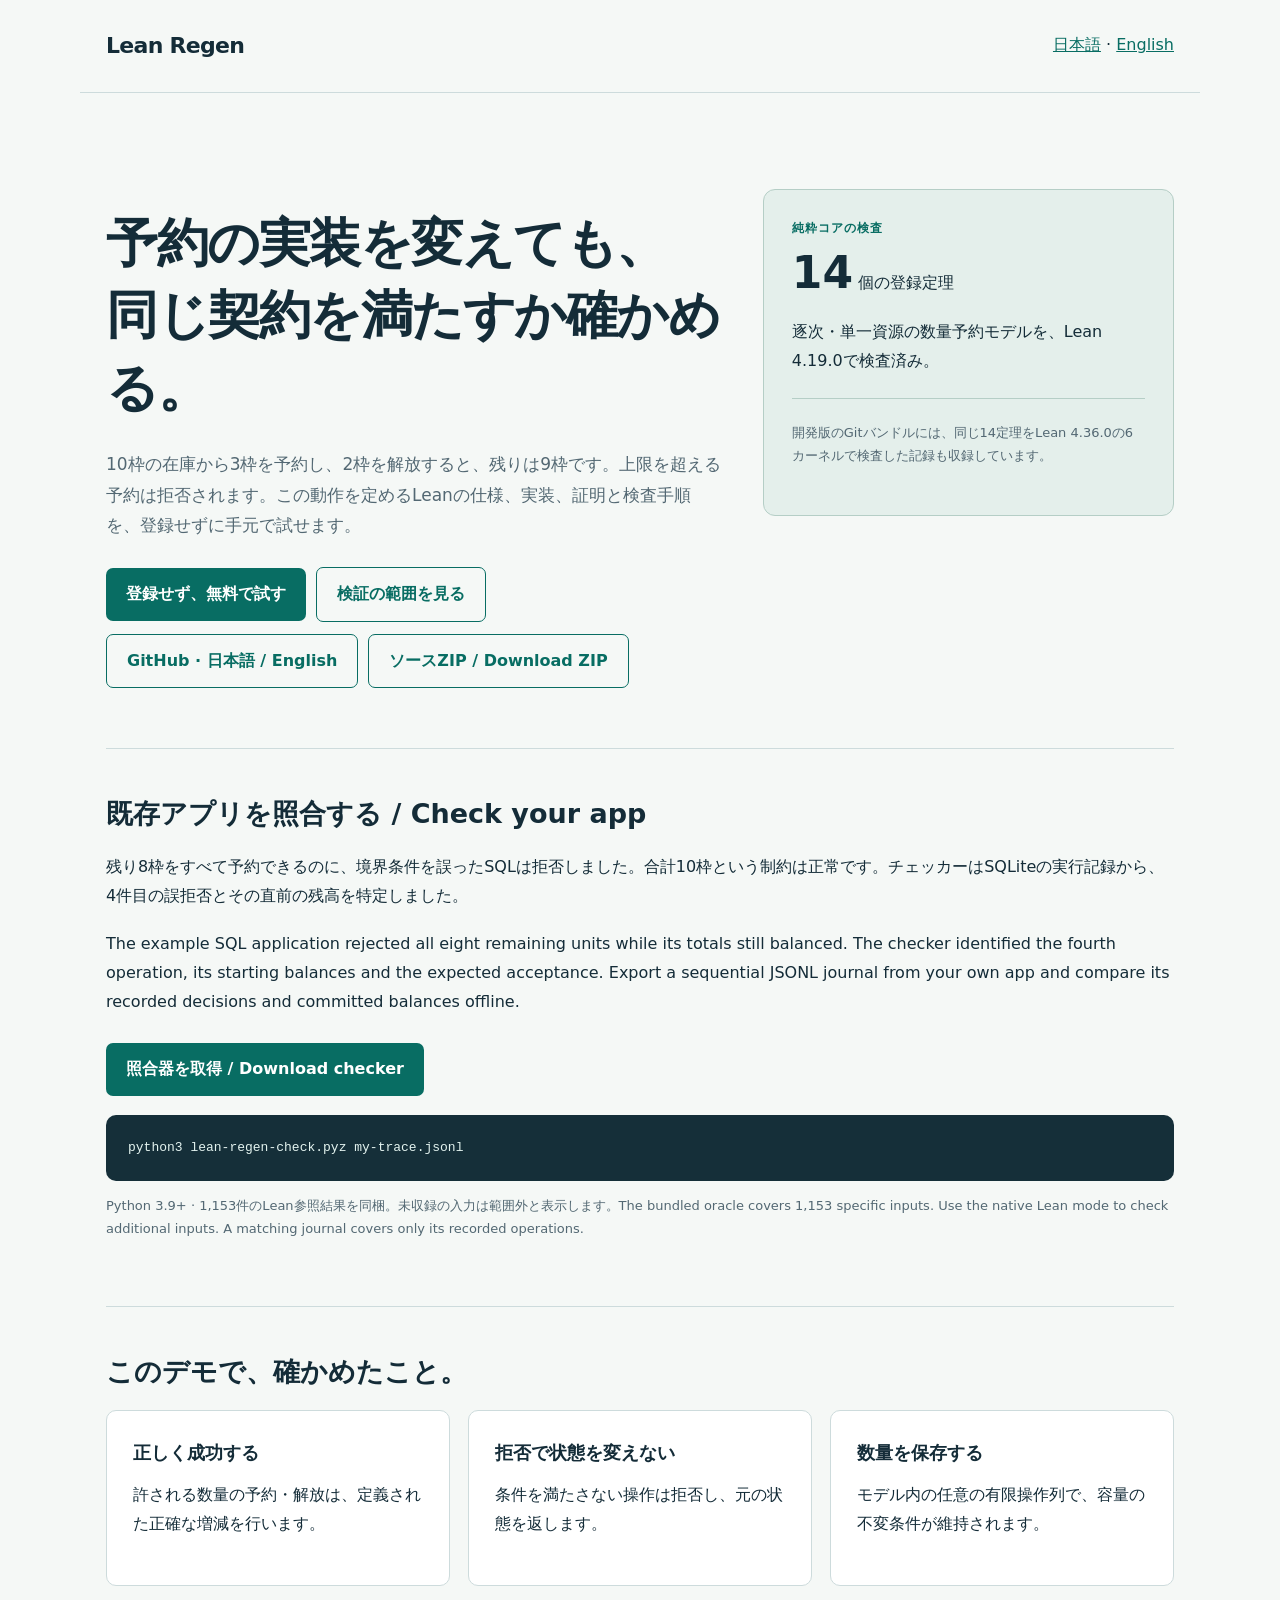
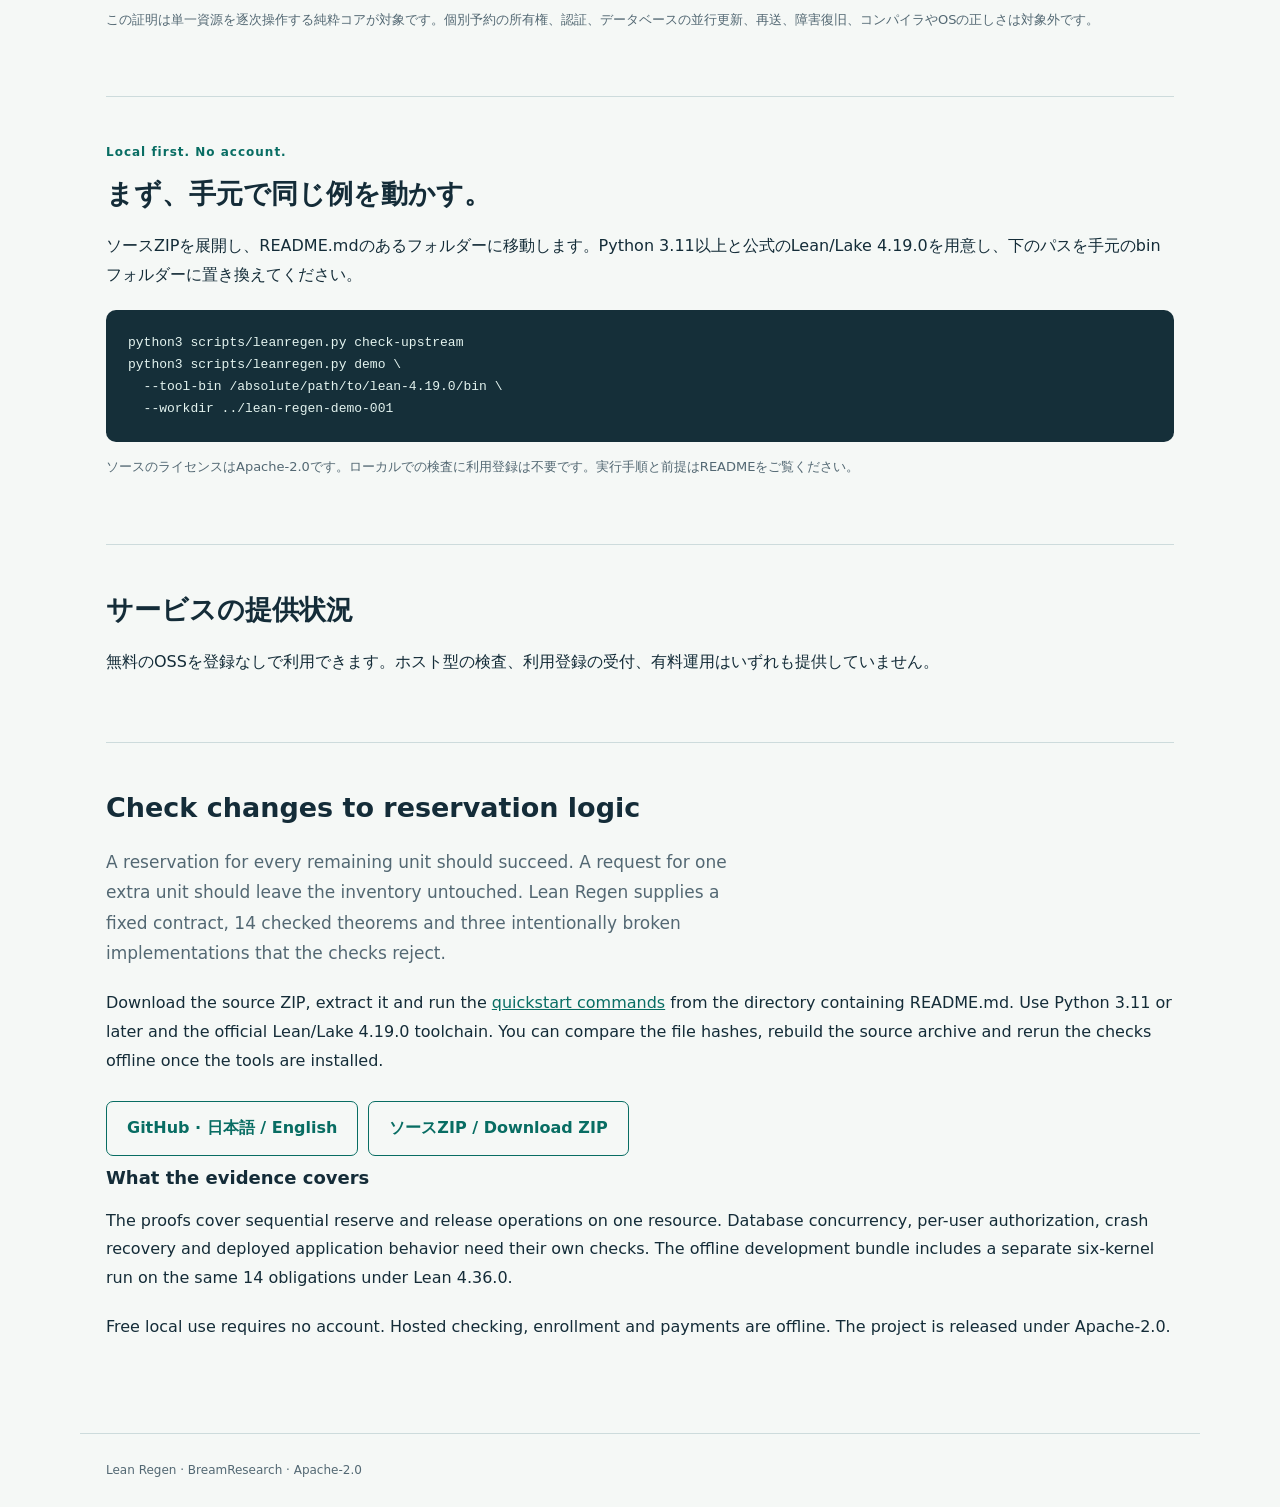
==== docs/index.html @ 3aae55a3 "照合器と反例を案内 / Show how to check an existing booking app" ====
<!doctype html>
<html lang="ja"><head><meta charset="utf-8"><meta name="viewport" content="width=device-width, initial-scale=1">
<meta name="description" content="実装は作り直せる。業務の約束と証拠を引き継ぐ、Leanベースの公開スターター。">
<title>Lean Regen — 約束を残し、実装を更新する</title>
<style>
:root{color-scheme:light;--ink:#142c38;--muted:#536873;--accent:#086d63;--line:#cddbdc;--paper:#f5f8f6}
*{box-sizing:border-box}body{margin:0;background:var(--paper);color:var(--ink);font-family:system-ui,-apple-system,"Noto Sans JP",sans-serif;line-height:1.8}a{color:var(--accent)}main,header,footer{max-width:1120px;margin:auto;padding:26px}header{display:flex;justify-content:space-between;align-items:center;border-bottom:1px solid var(--line)}.brand{font-weight:800;font-size:22px;letter-spacing:-.7px}.label{font-size:12px;font-weight:700;letter-spacing:1.4px;text-transform:uppercase}.pill{padding:4px 12px;border:1px solid var(--line);border-radius:20px;font-size:12px}.hero{padding:70px 0 54px;display:grid;grid-template-columns:1.5fr 1fr;gap:40px;align-items:start}h1{font-size:clamp(32px,4.3vw,52px);line-height:1.4;letter-spacing:-1.5px;margin:18px 0 24px}h2{font-size:27px;line-height:1.5;margin:0 0 18px}h3{font-size:18px;margin:0 0 12px}p{margin:0 0 20px}.intro{font-size:17px;max-width:650px;color:var(--muted)}.button,.secondary{display:inline-block;font-weight:700;text-decoration:none;padding:12px 20px;margin:6px 10px 6px 0;border-radius:7px}.button{background:var(--accent);color:white}.secondary{border:1px solid var(--accent)}.note{font-size:13px;color:var(--muted)}.status{background:#e4efeb;padding:28px;border:1px solid #b5cec6;border-radius:12px}.number{font-size:44px;font-weight:800;line-height:1.1}.status hr{border:0;border-top:1px solid #b5cec6;margin:22px 0}.grid{display:grid;grid-template-columns:repeat(3,1fr);gap:18px}.card{padding:26px;background:white;border:1px solid var(--line);border-radius:10px}.section{padding:45px 0;border-top:1px solid var(--line)}.overline{display:block;color:var(--accent);font-size:12px;font-weight:800;letter-spacing:1px;margin-bottom:10px}pre{overflow:auto;padding:22px;background:#152f39;color:#e3f3ef;border-radius:10px;font-size:13px;line-height:1.7}code{font-family:ui-monospace,SFMono-Regular,monospace}ul{padding-left:22px}footer{font-size:12px;color:var(--muted);border-top:1px solid var(--line)}a:focus-visible{outline:3px solid #b47800;outline-offset:4px}@media(max-width:760px){.hero{grid-template-columns:1fr;padding-top:38px;gap:22px}.grid{grid-template-columns:1fr}main,header,footer{padding:20px}h1{letter-spacing:-.7px}.section{padding:32px 0}}
</style></head><body>
<header><span class="brand">Lean Regen</span><nav aria-label="Language"><a href="#ja" lang="ja">日本語</a> · <a href="#en" lang="en">English</a></nav></header>
<div id="ja"></div>
<main><section class="hero"><div><h1>予約の実装を変えても、<br>同じ契約を満たすか確かめる。</h1><p class="intro">10枠の在庫から3枠を予約し、2枠を解放すると、残りは9枠です。上限を超える予約は拒否されます。この動作を定めるLeanの仕様、実装、証明と検査手順を、登録せずに手元で試せます。</p><a class="button" href="#quickstart">登録せず、無料で試す</a><a class="secondary" href="#scope">検証の範囲を見る</a><a class="secondary" href="https://github.com/BreamResearch/lean-regen">GitHub · 日本語 / English</a><a class="secondary" href="https://github.com/BreamResearch/lean-regen/releases/download/v0.2.0-alpha.2-dist.1/lean-regen-v0.2.0-alpha.2-source.zip">ソースZIP / Download ZIP</a></div>
<aside class="status"><span class="overline">純粋コアの検査</span><p><span class="number">14</span> 個の登録定理</p><p>逐次・単一資源の数量予約モデルを、Lean 4.19.0で検査済み。</p><hr><p class="note">開発版のGitバンドルには、同じ14定理をLean 4.36.0の6カーネルで検査した記録も収録しています。</p></aside></section>
<section class="section" id="trace"><h2>既存アプリを照合する / Check your app</h2>
<p>残り8枠をすべて予約できるのに、境界条件を誤ったSQLは拒否しました。合計10枠という制約は正常です。チェッカーはSQLiteの実行記録から、4件目の誤拒否とその直前の残高を特定しました。</p>
<p lang="en">The example SQL application rejected all eight remaining units while its totals still balanced. The checker identified the fourth operation, its starting balances and the expected acceptance. Export a sequential JSONL journal from your own app and compare its recorded decisions and committed balances offline.</p>
<a class="button" href="https://raw.githubusercontent.com/BreamResearch/lean-regen/a98252efe9e58115be1189fd1c61ca99dbe5d7a3/lean-regen-check.pyz">照合器を取得 / Download checker</a><pre><code>python3 lean-regen-check.pyz my-trace.jsonl</code></pre>
<p class="note">Python 3.9+ · 1,153件のLean参照結果を同梱。未収録の入力は範囲外と表示します。The bundled oracle covers 1,153 specific inputs. Use the native Lean mode to check additional inputs. A matching journal covers only its recorded operations.</p></section>
<section id="scope" class="section"><h2>このデモで、確かめたこと。</h2><div class="grid"><article class="card"><h3>正しく成功する</h3><p>許される数量の予約・解放は、定義された正確な増減を行います。</p></article><article class="card"><h3>拒否で状態を変えない</h3><p>条件を満たさない操作は拒否し、元の状態を返します。</p></article><article class="card"><h3>数量を保存する</h3><p>モデル内の任意の有限操作列で、容量の不変条件が維持されます。</p></article></div><p class="note" style="margin-top:22px">この証明は単一資源を逐次操作する純粋コアが対象です。個別予約の所有権、認証、データベースの並行更新、再送、障害復旧、コンパイラやOSの正しさは対象外です。</p></section>
<section id="quickstart" class="section"><span class="overline">Local first. No account.</span><h2>まず、手元で同じ例を動かす。</h2><p>ソースZIPを展開し、README.mdのあるフォルダーに移動します。Python 3.11以上と公式のLean/Lake 4.19.0を用意し、下のパスを手元のbinフォルダーに置き換えてください。</p><pre><code>python3 scripts/leanregen.py check-upstream
python3 scripts/leanregen.py demo \
  --tool-bin /absolute/path/to/lean-4.19.0/bin \
  --workdir ../lean-regen-demo-001</code></pre><p class="note">ソースのライセンスはApache-2.0です。ローカルでの検査に利用登録は不要です。実行手順と前提はREADMEをご覧ください。</p></section>
<section class="section"><h2>サービスの提供状況</h2><p>無料のOSSを登録なしで利用できます。ホスト型の検査、利用登録の受付、有料運用はいずれも提供していません。</p></section>
<section id="en" class="section" lang="en"><h2>Check changes to reservation logic</h2><p class="intro">A reservation for every remaining unit should succeed. A request for one extra unit should leave the inventory untouched. Lean Regen supplies a fixed contract, 14 checked theorems and three intentionally broken implementations that the checks reject.</p><p>Download the source ZIP, extract it and run the <a href="#quickstart">quickstart commands</a> from the directory containing README.md. Use Python 3.11 or later and the official Lean/Lake 4.19.0 toolchain. You can compare the file hashes, rebuild the source archive and rerun the checks offline once the tools are installed.</p><a class="secondary" href="https://github.com/BreamResearch/lean-regen">GitHub · 日本語 / English</a><a class="secondary" href="https://github.com/BreamResearch/lean-regen/releases/download/v0.2.0-alpha.2-dist.1/lean-regen-v0.2.0-alpha.2-source.zip">ソースZIP / Download ZIP</a><h3>What the evidence covers</h3><p>The proofs cover sequential reserve and release operations on one resource. Database concurrency, per-user authorization, crash recovery and deployed application behavior need their own checks. The offline development bundle includes a separate six-kernel run on the same 14 obligations under Lean 4.36.0.</p><p>Free local use requires no account. Hosted checking, enrollment and payments are offline. The project is released under Apache-2.0.</p></section></main>
<footer>Lean Regen · BreamResearch · Apache-2.0</footer>
</body></html>
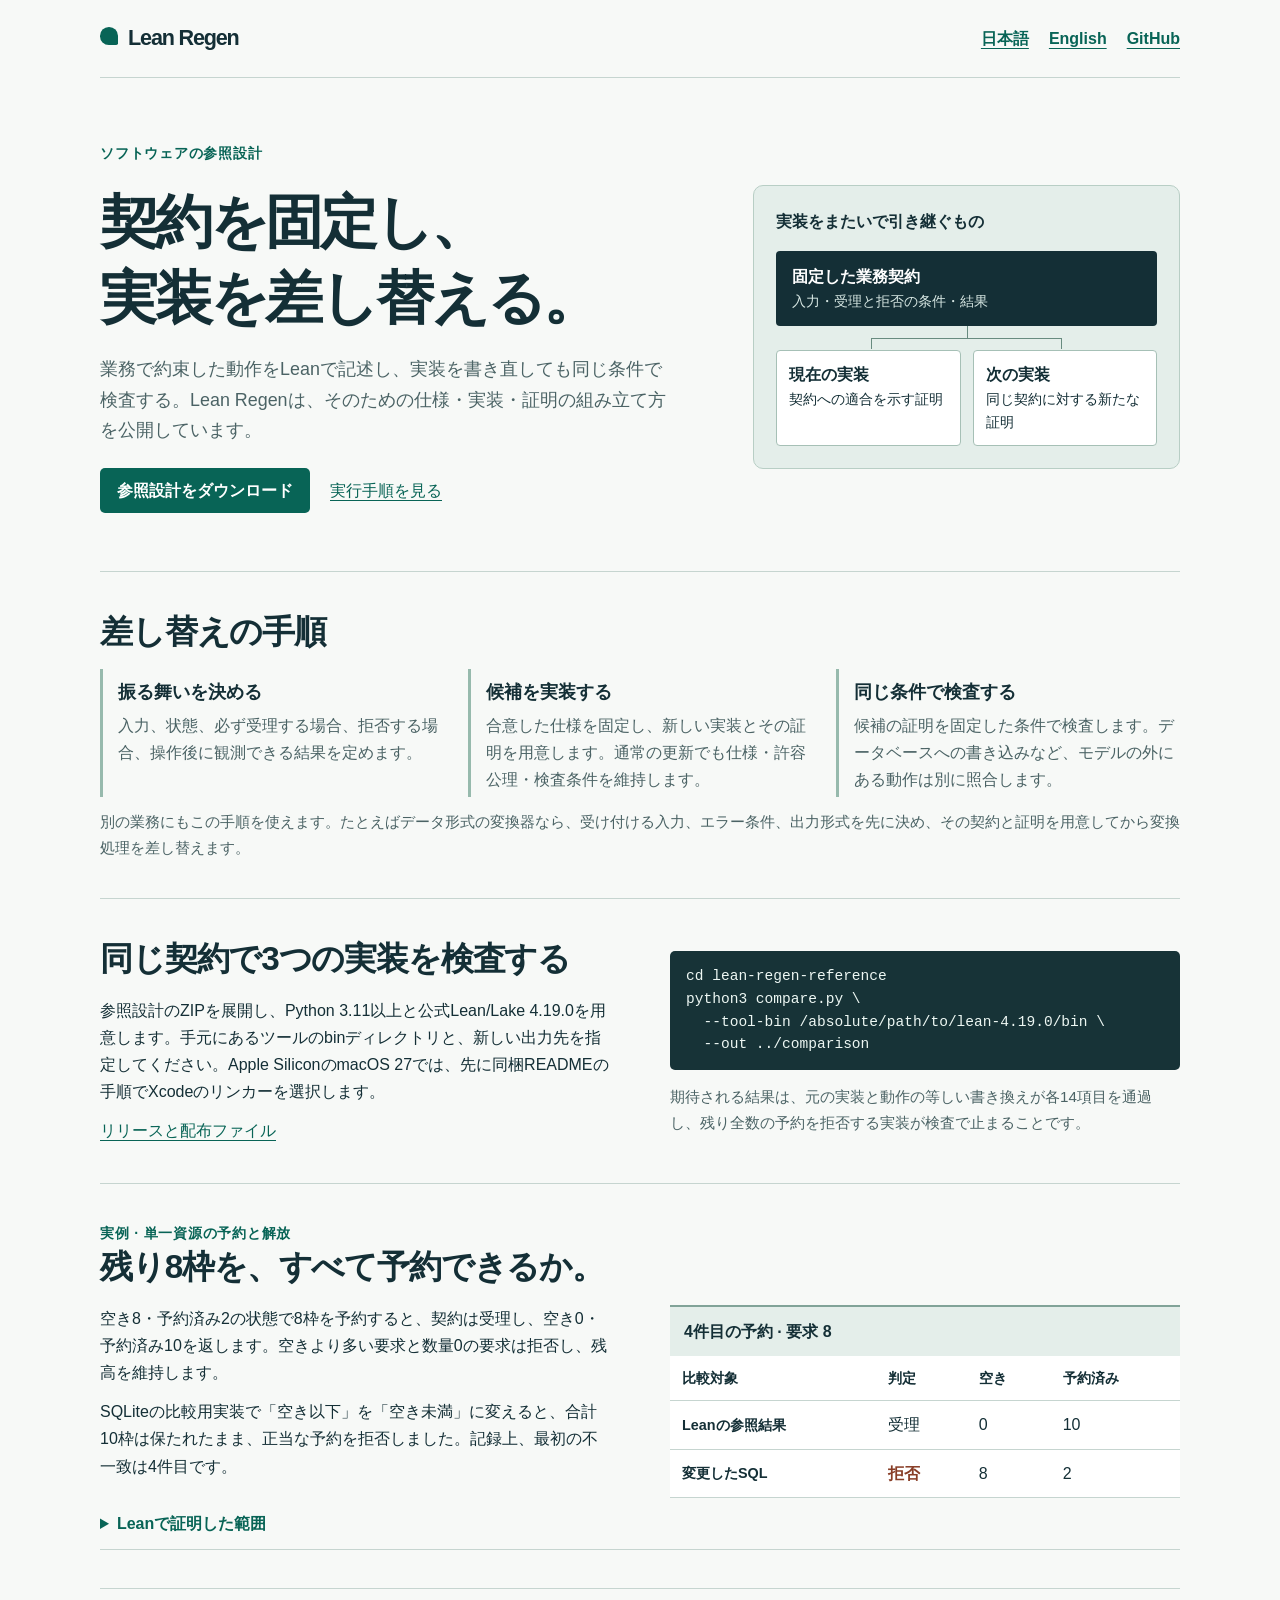
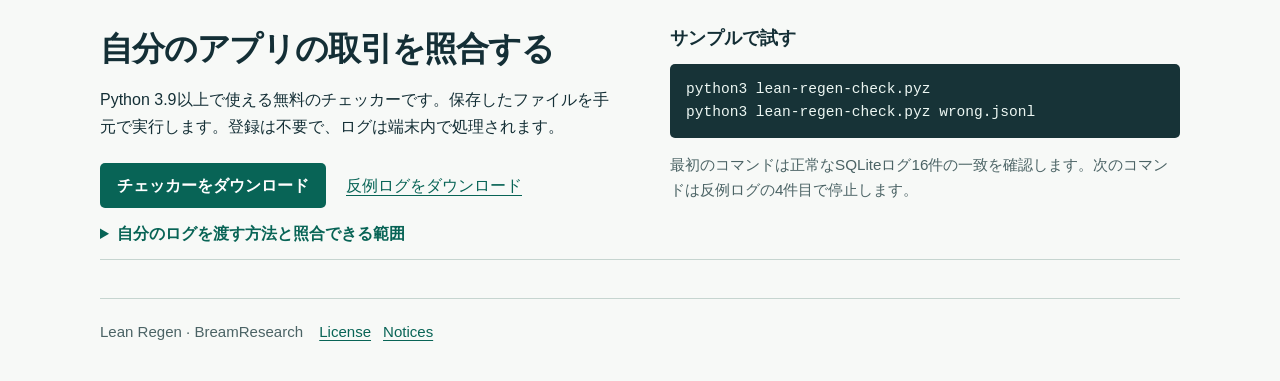
==== commit 0dfd9a66: "仕様を保つ実装の差し替え / Present the reference design in Japanese and English" ====
--- a/docs/index.html
+++ b/docs/index.html
@@ -1,26 +1,78 @@
 <!doctype html>
-<html lang="ja"><head><meta charset="utf-8"><meta name="viewport" content="width=device-width, initial-scale=1">
-<meta name="description" content="実装は作り直せる。業務の約束と証拠を引き継ぐ、Leanベースの公開スターター。">
-<title>Lean Regen — 約束を残し、実装を更新する</title>
+<html lang="ja">
+<head>
+<meta charset="utf-8">
+<meta name="viewport" content="width=device-width, initial-scale=1">
+<meta name="description" content="Lean Regenは、業務契約をLeanで固定し、同じ条件で新しい実装を検査するOSS参照設計です。在庫の実例とオフライン照合ツールを公開しています。">
+<title>Lean Regen · 契約を固定し、実装を差し替える</title>
 <style>
-:root{color-scheme:light;--ink:#142c38;--muted:#536873;--accent:#086d63;--line:#cddbdc;--paper:#f5f8f6}
-*{box-sizing:border-box}body{margin:0;background:var(--paper);color:var(--ink);font-family:system-ui,-apple-system,"Noto Sans JP",sans-serif;line-height:1.8}a{color:var(--accent)}main,header,footer{max-width:1120px;margin:auto;padding:26px}header{display:flex;justify-content:space-between;align-items:center;border-bottom:1px solid var(--line)}.brand{font-weight:800;font-size:22px;letter-spacing:-.7px}.label{font-size:12px;font-weight:700;letter-spacing:1.4px;text-transform:uppercase}.pill{padding:4px 12px;border:1px solid var(--line);border-radius:20px;font-size:12px}.hero{padding:70px 0 54px;display:grid;grid-template-columns:1.5fr 1fr;gap:40px;align-items:start}h1{font-size:clamp(32px,4.3vw,52px);line-height:1.4;letter-spacing:-1.5px;margin:18px 0 24px}h2{font-size:27px;line-height:1.5;margin:0 0 18px}h3{font-size:18px;margin:0 0 12px}p{margin:0 0 20px}.intro{font-size:17px;max-width:650px;color:var(--muted)}.button,.secondary{display:inline-block;font-weight:700;text-decoration:none;padding:12px 20px;margin:6px 10px 6px 0;border-radius:7px}.button{background:var(--accent);color:white}.secondary{border:1px solid var(--accent)}.note{font-size:13px;color:var(--muted)}.status{background:#e4efeb;padding:28px;border:1px solid #b5cec6;border-radius:12px}.number{font-size:44px;font-weight:800;line-height:1.1}.status hr{border:0;border-top:1px solid #b5cec6;margin:22px 0}.grid{display:grid;grid-template-columns:repeat(3,1fr);gap:18px}.card{padding:26px;background:white;border:1px solid var(--line);border-radius:10px}.section{padding:45px 0;border-top:1px solid var(--line)}.overline{display:block;color:var(--accent);font-size:12px;font-weight:800;letter-spacing:1px;margin-bottom:10px}pre{overflow:auto;padding:22px;background:#152f39;color:#e3f3ef;border-radius:10px;font-size:13px;line-height:1.7}code{font-family:ui-monospace,SFMono-Regular,monospace}ul{padding-left:22px}footer{font-size:12px;color:var(--muted);border-top:1px solid var(--line)}a:focus-visible{outline:3px solid #b47800;outline-offset:4px}@media(max-width:760px){.hero{grid-template-columns:1fr;padding-top:38px;gap:22px}.grid{grid-template-columns:1fr}main,header,footer{padding:20px}h1{letter-spacing:-.7px}.section{padding:32px 0}}
-</style></head><body>
-<header><span class="brand">Lean Regen</span><nav aria-label="Language"><a href="#ja" lang="ja">日本語</a> · <a href="#en" lang="en">English</a></nav></header>
-<div id="ja"></div>
-<main><section class="hero"><div><h1>予約の実装を変えても、<br>同じ契約を満たすか確かめる。</h1><p class="intro">10枠の在庫から3枠を予約し、2枠を解放すると、残りは9枠です。上限を超える予約は拒否されます。この動作を定めるLeanの仕様、実装、証明と検査手順を、登録せずに手元で試せます。</p><a class="button" href="#quickstart">登録せず、無料で試す</a><a class="secondary" href="#scope">検証の範囲を見る</a><a class="secondary" href="https://github.com/BreamResearch/lean-regen">GitHub · 日本語 / English</a><a class="secondary" href="https://github.com/BreamResearch/lean-regen/releases/download/v0.2.0-alpha.2-dist.1/lean-regen-v0.2.0-alpha.2-source.zip">ソースZIP / Download ZIP</a></div>
-<aside class="status"><span class="overline">純粋コアの検査</span><p><span class="number">14</span> 個の登録定理</p><p>逐次・単一資源の数量予約モデルを、Lean 4.19.0で検査済み。</p><hr><p class="note">開発版のGitバンドルには、同じ14定理をLean 4.36.0の6カーネルで検査した記録も収録しています。</p></aside></section>
-<section class="section" id="trace"><h2>既存アプリを照合する / Check your app</h2>
-<p>残り8枠をすべて予約できるのに、境界条件を誤ったSQLは拒否しました。合計10枠という制約は正常です。チェッカーはSQLiteの実行記録から、4件目の誤拒否とその直前の残高を特定しました。</p>
-<p lang="en">The example SQL application rejected all eight remaining units while its totals still balanced. The checker identified the fourth operation, its starting balances and the expected acceptance. Export a sequential JSONL journal from your own app and compare its recorded decisions and committed balances offline.</p>
-<a class="button" href="https://raw.githubusercontent.com/BreamResearch/lean-regen/a98252efe9e58115be1189fd1c61ca99dbe5d7a3/lean-regen-check.pyz">照合器を取得 / Download checker</a><pre><code>python3 lean-regen-check.pyz my-trace.jsonl</code></pre>
-<p class="note">Python 3.9+ · 1,153件のLean参照結果を同梱。未収録の入力は範囲外と表示します。The bundled oracle covers 1,153 specific inputs. Use the native Lean mode to check additional inputs. A matching journal covers only its recorded operations.</p></section>
-<section id="scope" class="section"><h2>このデモで、確かめたこと。</h2><div class="grid"><article class="card"><h3>正しく成功する</h3><p>許される数量の予約・解放は、定義された正確な増減を行います。</p></article><article class="card"><h3>拒否で状態を変えない</h3><p>条件を満たさない操作は拒否し、元の状態を返します。</p></article><article class="card"><h3>数量を保存する</h3><p>モデル内の任意の有限操作列で、容量の不変条件が維持されます。</p></article></div><p class="note" style="margin-top:22px">この証明は単一資源を逐次操作する純粋コアが対象です。個別予約の所有権、認証、データベースの並行更新、再送、障害復旧、コンパイラやOSの正しさは対象外です。</p></section>
-<section id="quickstart" class="section"><span class="overline">Local first. No account.</span><h2>まず、手元で同じ例を動かす。</h2><p>ソースZIPを展開し、README.mdのあるフォルダーに移動します。Python 3.11以上と公式のLean/Lake 4.19.0を用意し、下のパスを手元のbinフォルダーに置き換えてください。</p><pre><code>python3 scripts/leanregen.py check-upstream
-python3 scripts/leanregen.py demo \
+:root{color-scheme:light;--paper:#f7f9f7;--ink:#142f36;--muted:#4b6365;--green:#086456;--line:#c6d5d0;--white:#fff}
+*{box-sizing:border-box}body{margin:0;background:var(--paper);color:var(--ink);font:1rem/1.7 "DM Sans",-apple-system,BlinkMacSystemFont,"Segoe UI","Hiragino Kaku Gothic ProN",Meiryo,sans-serif}
+header,main,footer{width:min(100% - 48px,1080px);margin-inline:auto}header{display:flex;gap:20px;align-items:center;justify-content:space-between;padding:20px 0;border-bottom:1px solid var(--line)}
+.brand{font-weight:800;font-size:1.35rem;letter-spacing:-.055em}.brand::before{display:inline-block;content:"";width:.82em;height:.82em;margin-right:.48em;background:var(--green);border-radius:50% 50% 10% 50%}nav{display:flex;gap:20px;align-items:center;font-weight:600}a{color:var(--green);text-decoration-thickness:1px;text-underline-offset:.22em}a:hover{text-decoration-thickness:2px}a:focus-visible,summary:focus-visible{outline:3px solid #ad5605;outline-offset:5px}
+h1,h2,h3,p,ul,ol{margin:0}h1,h2,h3{line-height:1.3}h1{font-size:clamp(2.3rem,4.5vw,3.75rem);letter-spacing:-.055em;line-height:1.32;margin:.32em 0}.intro{font-size:1.12rem;color:var(--muted);max-width:42em}.hero{display:grid;grid-template-columns:minmax(0,1.35fr) minmax(0,1fr);align-items:center;gap:clamp(24px,6vw,80px);padding:64px 0 58px}
+.kicker{color:var(--green);font-size:.875rem;font-weight:750;letter-spacing:.055em}.actions{display:flex;flex-wrap:wrap;align-items:center;gap:12px 20px;margin-top:22px}.button{display:inline-block;padding:9px 17px;background:var(--green);color:white;text-decoration:none;font-weight:700;border-radius:5px}.button:hover{background:#004f45;text-decoration:underline}section{padding:38px 0;border-top:1px solid var(--line)}.hero{border:0}
+.diagram{background:#e4eeea;border:1px solid #b8cec5;border-radius:10px;padding:22px;margin:0}.diagram figcaption{font-weight:700;font-size:1rem;margin-bottom:15px}.fixed{background:var(--ink);color:white;padding:12px 16px;border-radius:4px}.fixed strong,.fixed span,.variants strong,.variants small{display:block}.fixed span,.variants small{font-size:.875rem}.fixed span{color:#d8e8e4}
+.variants{position:relative;display:grid;grid-template-columns:1fr 1fr;gap:12px;padding-top:24px}.variants::before{content:"";position:absolute;top:12px;left:25%;right:25%;height:10px;border:1px solid #688b80;border-bottom:0}.variants::after{content:"";position:absolute;top:0;left:50%;height:12px;border-left:1px solid #688b80}.variants>div{padding:10px 12px;background:var(--white);border:1px solid #a6c0b6;border-radius:4px}
+h2{font-size:clamp(1.6rem,2.6vw,2.15rem);letter-spacing:-.035em;margin-bottom:16px}h3{font-size:1.13rem;margin:0 0 7px}.steps{display:grid;grid-template-columns:repeat(3,minmax(0,1fr));gap:24px}.steps>div{padding:12px 4px 4px 15px;border-left:3px solid #97baad}.steps p,.small{color:var(--muted)}.small{font-size:.95rem}.cols{display:grid;grid-template-columns:repeat(2,minmax(0,1fr));gap:clamp(24px,5vw,60px);align-items:start}.cols p+p{margin-top:12px}
+table{width:100%;border-collapse:collapse;background:white;font-variant-numeric:tabular-nums}caption{font-weight:700;text-align:left;background:#e4eeea;border-top:2px solid #81a398;padding:11px 14px}th,td{padding:10px 12px;text-align:left;border-bottom:1px solid var(--line)}th{font-size:.9rem}.failure{color:#883d26;font-weight:700}.note{font-size:.94rem;color:var(--muted);margin-top:12px}pre{margin:14px 0;padding:14px 16px;background:#173337;color:#edf7f3;overflow:auto;border-radius:5px;line-height:1.55;font-size:.91rem}code{font-family:ui-monospace,"SFMono-Regular",Consolas,monospace}details{padding:12px 0;border-bottom:1px solid var(--line)}summary{cursor:pointer;color:var(--green);font-weight:700}details p{margin-top:10px}footer{border-top:1px solid var(--line);padding:20px 0 36px;color:var(--muted);font-size:.94rem}
+@supports selector(body:has(:target)){#en{display:none}body:has(#en:target,#en :target) #en{display:block}body:has(#en:target,#en :target) #ja{display:none}}
+.legal{display:inline-flex;gap:12px;margin-inline-start:12px}@media(max-width:760px){header,main,footer{width:calc(100% - 36px)}.hero,.cols,.steps{grid-template-columns:minmax(0,1fr)}.hero{gap:26px;padding:30px 0}.steps{gap:15px}section{padding:28px 0}nav{gap:13px}.diagram{padding:16px}th,td{padding:9px 8px}}
+@media(max-width:390px){th,td{font-size:.88rem;padding:8px 5px}.variants>div{min-width:0;overflow-wrap:anywhere}header{gap:8px}nav{gap:10px;font-size:.9rem}.brand{font-size:1.15rem}.brand::before{margin-right:.3em}}
+</style>
+</head>
+<body>
+<header><span class="brand">Lean Regen</span><nav aria-label="言語とソース / Languages and source"><a href="#ja" lang="ja" hreflang="ja">日本語</a><a href="#en" lang="en" hreflang="en">English</a><a class="repo" href="https://github.com/BreamResearch/lean-regen">GitHub</a></nav></header>
+<main>
+<article id="ja" lang="ja">
+<section class="hero"><div><p class="kicker">ソフトウェアの参照設計</p><h1>契約を固定し、<br>実装を差し替える。</h1>
+<p class="intro">業務で約束した動作をLeanで記述し、実装を書き直しても同じ条件で検査する。Lean Regenは、そのための仕様・実装・証明の組み立て方を公開しています。</p>
+<div class="actions"><a class="button" href="https://github.com/BreamResearch/lean-regen/releases/download/reference-design-v0.1.0-alpha.1/lean-regen-reference.zip">参照設計をダウンロード</a><!-- reference --><a href="#run">実行手順を見る</a><!-- /reference --></div></div>
+<figure class="diagram"><figcaption>実装をまたいで引き継ぐもの</figcaption><div class="fixed"><strong>固定した業務契約</strong><span>入力・受理と拒否の条件・結果</span></div><div class="variants"><div><strong>現在の実装</strong><small>契約への適合を示す証明</small></div><div><strong>次の実装</strong><small>同じ契約に対する新たな証明</small></div></div></figure></section>
+<section id="design"><h2>差し替えの手順</h2><div class="steps">
+<div><h3>振る舞いを決める</h3><p>入力、状態、必ず受理する場合、拒否する場合、操作後に観測できる結果を定めます。</p></div>
+<div><h3>候補を実装する</h3><p>合意した仕様を固定し、新しい実装とその証明を用意します。通常の更新でも仕様・許容公理・検査条件を維持します。</p></div>
+<div><h3>同じ条件で検査する</h3><p>候補の証明を固定した条件で検査します。データベースへの書き込みなど、モデルの外にある動作は別に照合します。</p></div>
+</div><p class="note">別の業務にもこの手順を使えます。たとえばデータ形式の変換器なら、受け付ける入力、エラー条件、出力形式を先に決め、その契約と証明を用意してから変換処理を差し替えます。</p></section>
+<!-- reference --><section id="run"><div class="cols"><div><h2>同じ契約で3つの実装を検査する</h2><p>参照設計のZIPを展開し、Python 3.11以上と公式Lean/Lake 4.19.0を用意します。手元にあるツールのbinディレクトリと、新しい出力先を指定してください。Apple SiliconのmacOS 27では、先に同梱READMEの手順でXcodeのリンカーを選択します。</p><p><a class="" href="https://github.com/BreamResearch/lean-regen/releases/tag/reference-design-v0.1.0-alpha.1">リリースと配布ファイル</a></p></div><div><pre><code>cd lean-regen-reference
+python3 compare.py \
   --tool-bin /absolute/path/to/lean-4.19.0/bin \
-  --workdir ../lean-regen-demo-001</code></pre><p class="note">ソースのライセンスはApache-2.0です。ローカルでの検査に利用登録は不要です。実行手順と前提はREADMEをご覧ください。</p></section>
-<section class="section"><h2>サービスの提供状況</h2><p>無料のOSSを登録なしで利用できます。ホスト型の検査、利用登録の受付、有料運用はいずれも提供していません。</p></section>
-<section id="en" class="section" lang="en"><h2>Check changes to reservation logic</h2><p class="intro">A reservation for every remaining unit should succeed. A request for one extra unit should leave the inventory untouched. Lean Regen supplies a fixed contract, 14 checked theorems and three intentionally broken implementations that the checks reject.</p><p>Download the source ZIP, extract it and run the <a href="#quickstart">quickstart commands</a> from the directory containing README.md. Use Python 3.11 or later and the official Lean/Lake 4.19.0 toolchain. You can compare the file hashes, rebuild the source archive and rerun the checks offline once the tools are installed.</p><a class="secondary" href="https://github.com/BreamResearch/lean-regen">GitHub · 日本語 / English</a><a class="secondary" href="https://github.com/BreamResearch/lean-regen/releases/download/v0.2.0-alpha.2-dist.1/lean-regen-v0.2.0-alpha.2-source.zip">ソースZIP / Download ZIP</a><h3>What the evidence covers</h3><p>The proofs cover sequential reserve and release operations on one resource. Database concurrency, per-user authorization, crash recovery and deployed application behavior need their own checks. The offline development bundle includes a separate six-kernel run on the same 14 obligations under Lean 4.36.0.</p><p>Free local use requires no account. Hosted checking, enrollment and payments are offline. The project is released under Apache-2.0.</p></section></main>
-<footer>Lean Regen · BreamResearch · Apache-2.0</footer>
-</body></html>
+  --out ../comparison</code></pre><p class="small">期待される結果は、元の実装と動作の等しい書き換えが各14項目を通過し、残り全数の予約を拒否する実装が検査で止まることです。</p></div></div></section><!-- /reference -->
+<section id="inventory"><p class="kicker">実例 · 単一資源の予約と解放</p><h2>残り8枠を、すべて予約できるか。</h2><div class="cols"><div>
+<p>空き8・予約済み2の状態で8枠を予約すると、契約は受理し、空き0・予約済み10を返します。空きより多い要求と数量0の要求は拒否し、残高を維持します。</p>
+<p>SQLiteの比較用実装で「空き以下」を「空き未満」に変えると、合計10枠は保たれたまま、正当な予約を拒否しました。記録上、最初の不一致は4件目です。</p></div>
+<div><table><caption>4件目の予約 · 要求 8</caption><thead><tr><th scope="col">比較対象</th><th scope="col">判定</th><th scope="col">空き</th><th scope="col">予約済み</th></tr></thead><tbody><tr><th scope="row">Leanの参照結果</th><td>受理</td><td>0</td><td>10</td></tr><tr><th scope="row">変更したSQL</th><td class="failure">拒否</td><td>8</td><td>2</td></tr></tbody></table></div>
+</div><details><summary>Leanで証明した範囲</summary><p>単一資源の予約・解放を順に適用するモデルで、受理時の正確な増減、拒否時の状態保持、任意の有限操作列での合計保存など、14項目の証明を検査しました。利用者ごとの所有権、並行更新、障害復旧には別の検査が必要です。</p><p><a class="" href="https://github.com/BreamResearch/lean-regen/releases/tag/v0.2.0-alpha.2-dist.1">契約と証明のソース</a></p></details></section>
+<!-- kit --><section id="trace"><div class="cols"><div><h2>自分のアプリの取引を照合する</h2><p>Python 3.9以上で使える無料のチェッカーです。保存したファイルを手元で実行します。登録は不要で、ログは端末内で処理されます。</p><div class="actions"><a class="button" href="https://github.com/BreamResearch/lean-regen/releases/download/inventory-check-v0.1.0-alpha.1/lean-regen-check.pyz">チェッカーをダウンロード</a><a class="" href="https://github.com/BreamResearch/lean-regen/releases/download/inventory-check-v0.1.0-alpha.1/wrong.jsonl">反例ログをダウンロード</a></div></div>
+<div><h3>サンプルで試す</h3><pre><code>python3 lean-regen-check.pyz
+python3 lean-regen-check.pyz wrong.jsonl</code></pre><p class="small">最初のコマンドは正常なSQLiteログ16件の一致を確認します。次のコマンドは反例ログの4件目で停止します。</p></div></div>
+<details><summary>自分のログを渡す方法と照合できる範囲</summary><p>1資源の開始残高、予約・解放ごとの応答とコミット後の残高を、確定順のJSONLに出力します。再送の重複を除き、末尾に取引件数を記録してください。</p><pre><code>python3 lean-regen-check.pyz my-trace.jsonl</code></pre><p>同梱の1,153通りは、容量0〜10の全状態・数量0〜容量+1の予約と解放、および64ビット整数上限での9例です。未収録の入力には範囲外と表示します。Python 3.11以上と公式Lean/Lake 4.19.0を指定するネイティブモードもあります。一致が示すのは、渡した初期状態と取引の範囲です。</p><p><a class="" href="https://github.com/BreamResearch/lean-regen/releases/download/inventory-check-v0.1.0-alpha.1/lean-regen-conformance-source.zip">実装例とログ形式を読む</a></p></details></section><!-- /kit -->
+</article>
+<article id="en" lang="en">
+<section class="hero"><div><p class="kicker">Software reference design</p><h1>Keep the contract.<br>Replace the implementation.</h1>
+<p class="intro">Write down the behavior your software promises in Lean. When you rewrite the implementation, check it against the same conditions. Lean Regen shows how to organize the specification, implementation and proofs.</p>
+<div class="actions"><a class="button" href="https://github.com/BreamResearch/lean-regen/releases/download/reference-design-v0.1.0-alpha.1/lean-regen-reference.zip">Download the reference design</a><!-- reference --><a href="#run-en">How to run it</a><!-- /reference --></div></div>
+<figure class="diagram"><figcaption>What survives a rewrite</figcaption><div class="fixed"><strong>Fixed behavioral contract</strong><span>Inputs, acceptance, rejection and results</span></div><div class="variants"><div><strong>Current implementation</strong><small>Proof of conformance</small></div><div><strong>Replacement</strong><small>New proof against the same contract</small></div></div></figure></section>
+<section id="design-en"><h2>How to replace an implementation</h2><div class="steps">
+<div><h3>Specify the behavior</h3><p>Define inputs, state, when the system must accept or reject a request, and what a caller can observe afterwards.</p></div>
+<div><h3>Build a candidate</h3><p>Freeze the agreed specification. Supply a new implementation and its proof. Routine changes keep the same specification, permitted axioms and acceptance checks.</p></div>
+<div><h3>Check the candidate</h3><p>Check its proof against the original conditions. Test effects outside the model, such as database writes, against what the application actually records.</p></div>
+</div><p class="note">For a different domain, a data-format converter could preserve its accepted inputs, error conditions and output format across a rewrite. Applying this design there requires a contract and proofs specific to the converter.</p></section>
+<!-- reference --><section id="run-en"><div class="cols"><div><h2>Check three implementations against one contract</h2><p>Extract the reference design ZIP. Use Python 3.11+ and the official Lean/Lake 4.19.0 toolchain. Supply the path to its bin directory and choose a fresh output directory. On Apple Silicon with macOS 27, first follow the ZIP’s README to select the Xcode linker.</p><p><a class="" href="https://github.com/BreamResearch/lean-regen/releases/tag/reference-design-v0.1.0-alpha.1">Release and files</a></p></div><div><pre><code>cd lean-regen-reference
+python3 compare.py \
+  --tool-bin /absolute/path/to/lean-4.19.0/bin \
+  --out ../comparison</code></pre><p class="small">The original and the equivalent rewrite should each pass all 14 obligations. The variant that rejects a reservation for all remaining units should fail.</p></div></div></section><!-- /reference -->
+<section id="inventory-en"><p class="kicker">Worked example · Reservations for one resource</p><h2>Can you reserve all eight remaining units?</h2><div class="cols"><div>
+<p>Start with eight available and two reserved. A request for eight must succeed and leave zero available and ten reserved. A request for more than eight or for zero must be rejected without changing either balance.</p>
+<p>Changing an inclusive comparison to a strict one in the sample SQLite implementation rejected a valid reservation. Both balances still added up to ten. The first divergence was transaction four.</p></div>
+<div><table><caption>Transaction 4 · Reserve 8</caption><thead><tr><th scope="col">Source</th><th scope="col">Decision</th><th scope="col">Available</th><th scope="col">Reserved</th></tr></thead><tbody><tr><th scope="row">Lean reference</th><td>Accept</td><td>0</td><td>10</td></tr><tr><th scope="row">Changed SQL</th><td class="failure">Reject</td><td>8</td><td>2</td></tr></tbody></table></div>
+</div><details><summary>What the Lean proofs cover</summary><p>The model handles sequential operations on one resource. Its 14 checked obligations include exact updates on acceptance, unchanged state on rejection and conservation across any finite sequence. Per-user ownership, concurrent updates and crash recovery require their own checks.</p><p><a class="" href="https://github.com/BreamResearch/lean-regen/releases/tag/v0.2.0-alpha.2-dist.1">Contract and proof source</a></p></details></section>
+<!-- kit --><section id="trace-en"><div class="cols"><div><h2>Check transactions from your own app</h2><p>Download the free checker and run it locally with Python 3.9 or later. It requires no account and processes the journal on your computer.</p><div class="actions"><a class="button" href="https://github.com/BreamResearch/lean-regen/releases/download/inventory-check-v0.1.0-alpha.1/lean-regen-check.pyz">Download the checker</a><a class="" href="https://github.com/BreamResearch/lean-regen/releases/download/inventory-check-v0.1.0-alpha.1/wrong.jsonl">Download the failing journal</a></div></div>
+<div><h3>Try the examples</h3><pre><code>python3 lean-regen-check.pyz
+python3 lean-regen-check.pyz wrong.jsonl</code></pre><p class="small">The first command matches all 16 transactions in the SQLite sample. The second stops at transaction four in the failing journal.</p></div></div>
+<details><summary>How to supply a journal and interpret a result</summary><p>Export the initial balances for one resource, then each reserve or release decision and its committed balances in commit order as JSONL. Remove transport retries and finish with the transaction count.</p><pre><code>python3 lean-regen-check.pyz my-trace.jsonl</code></pre><p>The 1,153 bundled reference inputs cover every valid state at capacities 0–10 with quantities from zero through capacity plus one, and nine selected cases at the signed 64-bit limit. Other inputs are reported as outside coverage. A native mode supports additional inputs with Python 3.11+ and the official Lean/Lake 4.19.0 toolchain. A match applies to the supplied initial state and recorded transactions.</p><p><a class="" href="https://github.com/BreamResearch/lean-regen/releases/download/inventory-check-v0.1.0-alpha.1/lean-regen-conformance-source.zip">Get the implementation examples and journal format</a></p></details></section><!-- /kit -->
+</article>
+</main>
+<footer>Lean Regen · BreamResearch <span class="legal"><a class="" href="https://github.com/BreamResearch/lean-regen/blob/main/LICENSE">License</a> <a class="" href="https://github.com/BreamResearch/lean-regen/blob/main/THIRD_PARTY_NOTICES.md">Notices</a></span></footer>
+</body>
+</html>
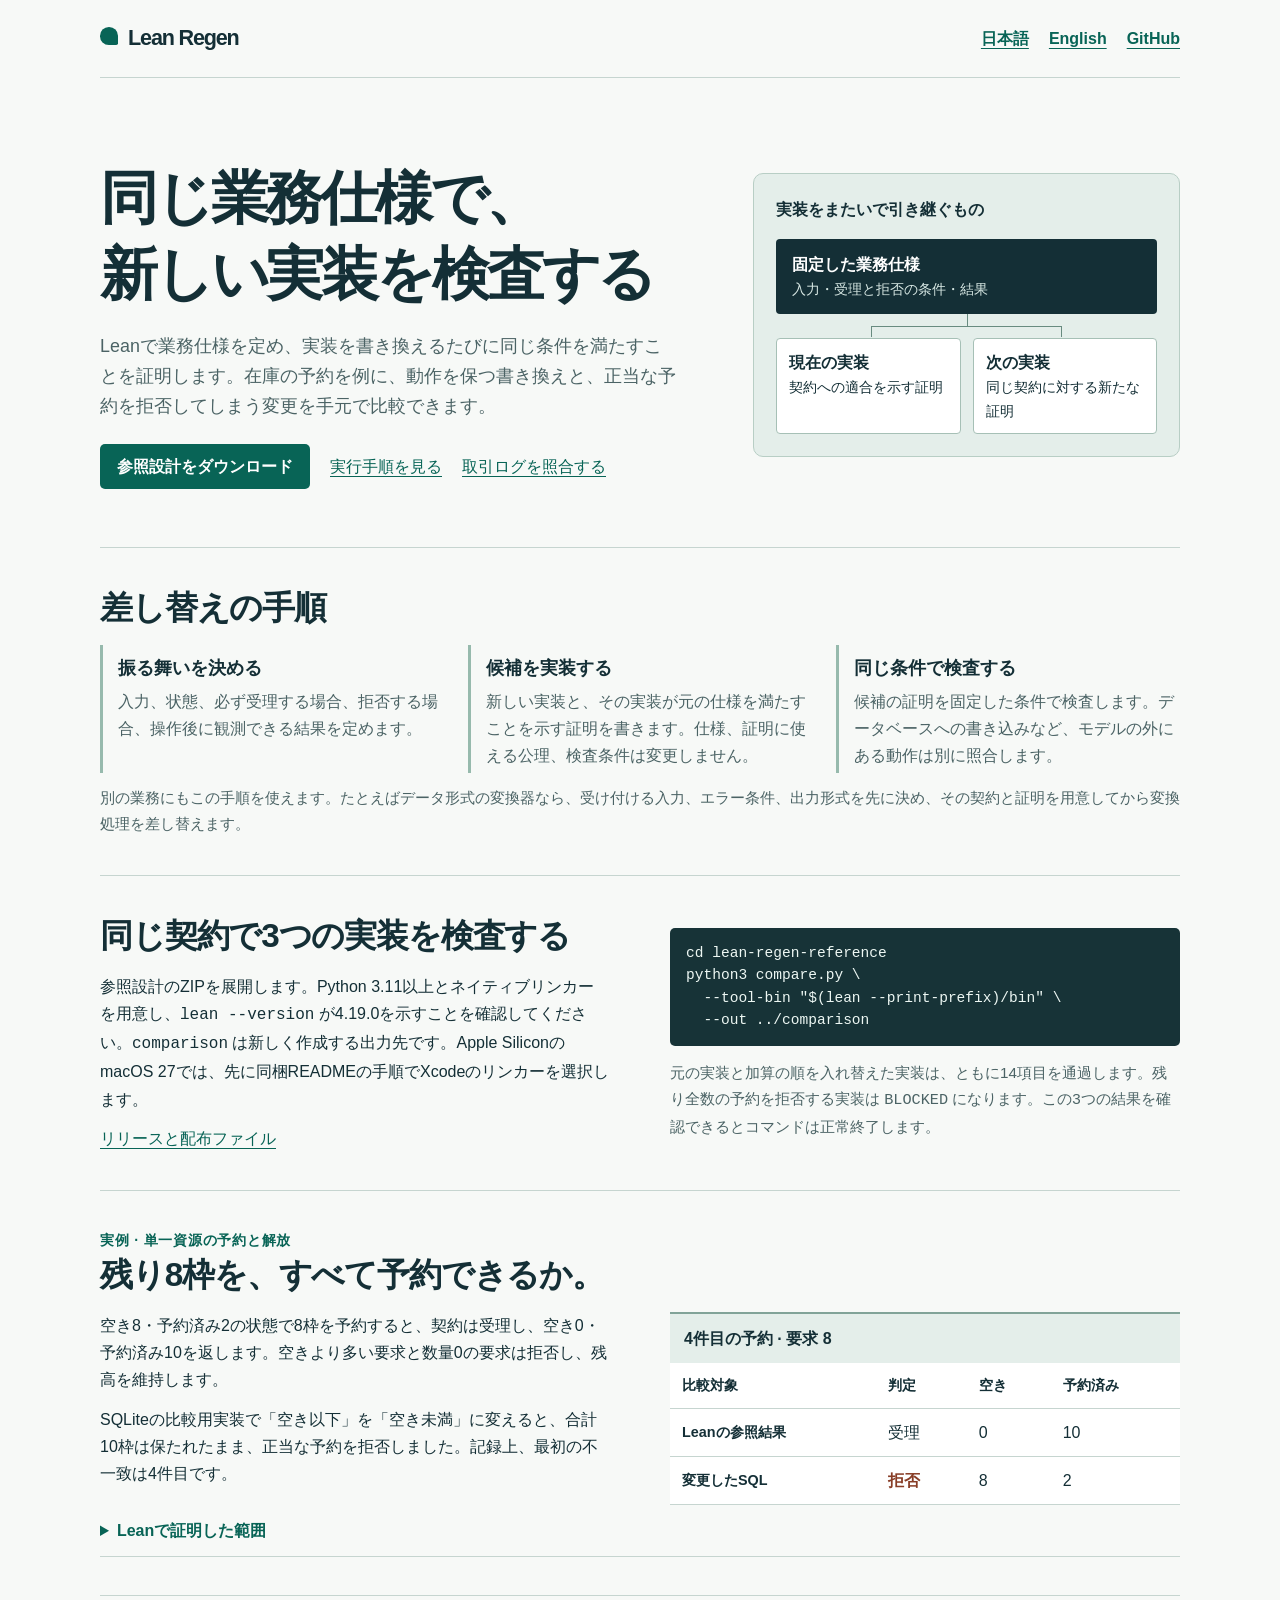
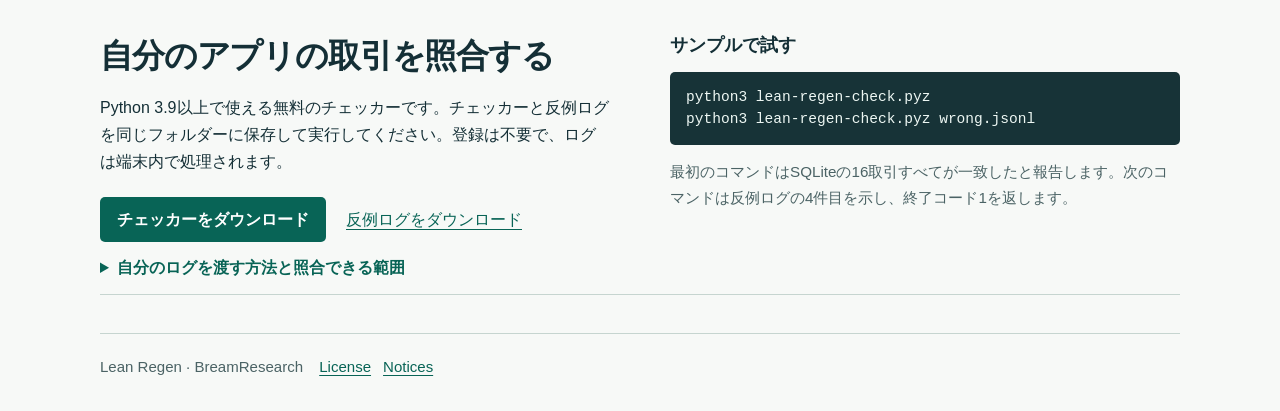
==== commit 431b9d10: "公開ガイドの実行手順を修正 / Correct the bilingual usage guide" ====
--- a/docs/index.html
+++ b/docs/index.html
@@ -25,54 +25,54 @@
 <header><span class="brand">Lean Regen</span><nav aria-label="言語とソース / Languages and source"><a href="#ja" lang="ja" hreflang="ja">日本語</a><a href="#en" lang="en" hreflang="en">English</a><a class="repo" href="https://github.com/BreamResearch/lean-regen">GitHub</a></nav></header>
 <main>
 <article id="ja" lang="ja">
-<section class="hero"><div><p class="kicker">ソフトウェアの参照設計</p><h1>契約を固定し、<br>実装を差し替える。</h1>
-<p class="intro">業務で約束した動作をLeanで記述し、実装を書き直しても同じ条件で検査する。Lean Regenは、そのための仕様・実装・証明の組み立て方を公開しています。</p>
-<div class="actions"><a class="button" href="https://github.com/BreamResearch/lean-regen/releases/download/reference-design-v0.1.0-alpha.1/lean-regen-reference.zip">参照設計をダウンロード</a><!-- reference --><a href="#run">実行手順を見る</a><!-- /reference --></div></div>
-<figure class="diagram"><figcaption>実装をまたいで引き継ぐもの</figcaption><div class="fixed"><strong>固定した業務契約</strong><span>入力・受理と拒否の条件・結果</span></div><div class="variants"><div><strong>現在の実装</strong><small>契約への適合を示す証明</small></div><div><strong>次の実装</strong><small>同じ契約に対する新たな証明</small></div></div></figure></section>
+<section class="hero"><div><h1>同じ業務仕様で、<br>新しい実装を検査する</h1>
+<p class="intro">Leanで業務仕様を定め、実装を書き換えるたびに同じ条件を満たすことを証明します。在庫の予約を例に、動作を保つ書き換えと、正当な予約を拒否してしまう変更を手元で比較できます。</p>
+<div class="actions"><a class="button" href="https://github.com/BreamResearch/lean-regen/releases/download/reference-design-v0.1.0-alpha.2/lean-regen-reference.zip">参照設計をダウンロード</a><a href="#run">実行手順を見る</a><a href="#trace">取引ログを照合する</a></div></div>
+<figure class="diagram"><figcaption>実装をまたいで引き継ぐもの</figcaption><div class="fixed"><strong>固定した業務仕様</strong><span>入力・受理と拒否の条件・結果</span></div><div class="variants"><div><strong>現在の実装</strong><small>契約への適合を示す証明</small></div><div><strong>次の実装</strong><small>同じ契約に対する新たな証明</small></div></div></figure></section>
 <section id="design"><h2>差し替えの手順</h2><div class="steps">
 <div><h3>振る舞いを決める</h3><p>入力、状態、必ず受理する場合、拒否する場合、操作後に観測できる結果を定めます。</p></div>
-<div><h3>候補を実装する</h3><p>合意した仕様を固定し、新しい実装とその証明を用意します。通常の更新でも仕様・許容公理・検査条件を維持します。</p></div>
+<div><h3>候補を実装する</h3><p>新しい実装と、その実装が元の仕様を満たすことを示す証明を書きます。仕様、証明に使える公理、検査条件は変更しません。</p></div>
 <div><h3>同じ条件で検査する</h3><p>候補の証明を固定した条件で検査します。データベースへの書き込みなど、モデルの外にある動作は別に照合します。</p></div>
 </div><p class="note">別の業務にもこの手順を使えます。たとえばデータ形式の変換器なら、受け付ける入力、エラー条件、出力形式を先に決め、その契約と証明を用意してから変換処理を差し替えます。</p></section>
-<!-- reference --><section id="run"><div class="cols"><div><h2>同じ契約で3つの実装を検査する</h2><p>参照設計のZIPを展開し、Python 3.11以上と公式Lean/Lake 4.19.0を用意します。手元にあるツールのbinディレクトリと、新しい出力先を指定してください。Apple SiliconのmacOS 27では、先に同梱READMEの手順でXcodeのリンカーを選択します。</p><p><a class="" href="https://github.com/BreamResearch/lean-regen/releases/tag/reference-design-v0.1.0-alpha.1">リリースと配布ファイル</a></p></div><div><pre><code>cd lean-regen-reference
+<section id="run"><div class="cols"><div><h2>同じ契約で3つの実装を検査する</h2><p>参照設計のZIPを展開します。Python 3.11以上とネイティブリンカーを用意し、<code>lean --version</code> が4.19.0を示すことを確認してください。<code>comparison</code> は新しく作成する出力先です。Apple SiliconのmacOS 27では、先に同梱READMEの手順でXcodeのリンカーを選択します。</p><p><a href="https://github.com/BreamResearch/lean-regen/releases/tag/reference-design-v0.1.0-alpha.2">リリースと配布ファイル</a></p></div><div><pre><code>cd lean-regen-reference
 python3 compare.py \
-  --tool-bin /absolute/path/to/lean-4.19.0/bin \
-  --out ../comparison</code></pre><p class="small">期待される結果は、元の実装と動作の等しい書き換えが各14項目を通過し、残り全数の予約を拒否する実装が検査で止まることです。</p></div></div></section><!-- /reference -->
+  --tool-bin "$(lean --print-prefix)/bin" \
+  --out ../comparison</code></pre><p class="small">元の実装と加算の順を入れ替えた実装は、ともに14項目を通過します。残り全数の予約を拒否する実装は <code>BLOCKED</code> になります。この3つの結果を確認できるとコマンドは正常終了します。</p></div></div></section>
 <section id="inventory"><p class="kicker">実例 · 単一資源の予約と解放</p><h2>残り8枠を、すべて予約できるか。</h2><div class="cols"><div>
 <p>空き8・予約済み2の状態で8枠を予約すると、契約は受理し、空き0・予約済み10を返します。空きより多い要求と数量0の要求は拒否し、残高を維持します。</p>
 <p>SQLiteの比較用実装で「空き以下」を「空き未満」に変えると、合計10枠は保たれたまま、正当な予約を拒否しました。記録上、最初の不一致は4件目です。</p></div>
 <div><table><caption>4件目の予約 · 要求 8</caption><thead><tr><th scope="col">比較対象</th><th scope="col">判定</th><th scope="col">空き</th><th scope="col">予約済み</th></tr></thead><tbody><tr><th scope="row">Leanの参照結果</th><td>受理</td><td>0</td><td>10</td></tr><tr><th scope="row">変更したSQL</th><td class="failure">拒否</td><td>8</td><td>2</td></tr></tbody></table></div>
-</div><details><summary>Leanで証明した範囲</summary><p>単一資源の予約・解放を順に適用するモデルで、受理時の正確な増減、拒否時の状態保持、任意の有限操作列での合計保存など、14項目の証明を検査しました。利用者ごとの所有権、並行更新、障害復旧には別の検査が必要です。</p><p><a class="" href="https://github.com/BreamResearch/lean-regen/releases/tag/v0.2.0-alpha.2-dist.1">契約と証明のソース</a></p></details></section>
-<!-- kit --><section id="trace"><div class="cols"><div><h2>自分のアプリの取引を照合する</h2><p>Python 3.9以上で使える無料のチェッカーです。保存したファイルを手元で実行します。登録は不要で、ログは端末内で処理されます。</p><div class="actions"><a class="button" href="https://github.com/BreamResearch/lean-regen/releases/download/inventory-check-v0.1.0-alpha.1/lean-regen-check.pyz">チェッカーをダウンロード</a><a class="" href="https://github.com/BreamResearch/lean-regen/releases/download/inventory-check-v0.1.0-alpha.1/wrong.jsonl">反例ログをダウンロード</a></div></div>
+</div><details><summary>Leanで証明した範囲</summary><p>単一資源の予約・解放を順に適用するモデルで、受理時の正確な増減、拒否時の状態保持、任意の有限操作列での合計保存など、14項目の証明を検査しました。利用者ごとの所有権、並行更新、障害復旧には別の検査が必要です。</p><p><a href="https://github.com/BreamResearch/lean-regen/releases/download/reference-design-v0.1.0-alpha.2/lean-regen-reference.zip">契約と証明のソース ZIP</a></p></details></section>
+<section id="trace"><div class="cols"><div><h2>自分のアプリの取引を照合する</h2><p>Python 3.9以上で使える無料のチェッカーです。チェッカーと反例ログを同じフォルダーに保存して実行してください。登録は不要で、ログは端末内で処理されます。</p><div class="actions"><a class="button" href="https://github.com/BreamResearch/lean-regen/releases/download/inventory-check-v0.1.0-alpha.2/lean-regen-check.pyz">チェッカーをダウンロード</a><a href="https://github.com/BreamResearch/lean-regen/releases/download/inventory-check-v0.1.0-alpha.2/wrong.jsonl">反例ログをダウンロード</a></div></div>
 <div><h3>サンプルで試す</h3><pre><code>python3 lean-regen-check.pyz
-python3 lean-regen-check.pyz wrong.jsonl</code></pre><p class="small">最初のコマンドは正常なSQLiteログ16件の一致を確認します。次のコマンドは反例ログの4件目で停止します。</p></div></div>
-<details><summary>自分のログを渡す方法と照合できる範囲</summary><p>1資源の開始残高、予約・解放ごとの応答とコミット後の残高を、確定順のJSONLに出力します。再送の重複を除き、末尾に取引件数を記録してください。</p><pre><code>python3 lean-regen-check.pyz my-trace.jsonl</code></pre><p>同梱の1,153通りは、容量0〜10の全状態・数量0〜容量+1の予約と解放、および64ビット整数上限での9例です。未収録の入力には範囲外と表示します。Python 3.11以上と公式Lean/Lake 4.19.0を指定するネイティブモードもあります。一致が示すのは、渡した初期状態と取引の範囲です。</p><p><a class="" href="https://github.com/BreamResearch/lean-regen/releases/download/inventory-check-v0.1.0-alpha.1/lean-regen-conformance-source.zip">実装例とログ形式を読む</a></p></details></section><!-- /kit -->
+python3 lean-regen-check.pyz wrong.jsonl</code></pre><p class="small">最初のコマンドはSQLiteの16取引すべてが一致したと報告します。次のコマンドは反例ログの4件目を示し、終了コード1を返します。</p></div></div>
+<details><summary>自分のログを渡す方法と照合できる範囲</summary><p>1資源の開始残高、予約・解放ごとの応答とコミット後の残高を、確定順のJSONLに出力します。再送の重複を除き、末尾に取引件数を記録してください。</p><pre><code>python3 lean-regen-check.pyz my-trace.jsonl</code></pre><p>同梱の1,153通りは、容量0〜10で合計が容量と一致する全状態・数量0〜容量+1の予約と解放、および符号付き64ビット整数の最大容量での9例です。未収録の入力には範囲外と表示します。Python 3.11以上と公式Lean/Lake 4.19.0を指定するネイティブモードもあります。一致が示すのは、渡した初期状態と取引の範囲です。</p><p><a href="https://github.com/BreamResearch/lean-regen/releases/download/inventory-check-v0.1.0-alpha.2/lean-regen-conformance-source.zip">実装例とログ形式のソース ZIP</a></p></details></section>
 </article>
 <article id="en" lang="en">
-<section class="hero"><div><p class="kicker">Software reference design</p><h1>Keep the contract.<br>Replace the implementation.</h1>
-<p class="intro">Write down the behavior your software promises in Lean. When you rewrite the implementation, check it against the same conditions. Lean Regen shows how to organize the specification, implementation and proofs.</p>
-<div class="actions"><a class="button" href="https://github.com/BreamResearch/lean-regen/releases/download/reference-design-v0.1.0-alpha.1/lean-regen-reference.zip">Download the reference design</a><!-- reference --><a href="#run-en">How to run it</a><!-- /reference --></div></div>
-<figure class="diagram"><figcaption>What survives a rewrite</figcaption><div class="fixed"><strong>Fixed behavioral contract</strong><span>Inputs, acceptance, rejection and results</span></div><div class="variants"><div><strong>Current implementation</strong><small>Proof of conformance</small></div><div><strong>Replacement</strong><small>New proof against the same contract</small></div></div></figure></section>
+<section class="hero"><div><h1>Check a rewrite against the original specification</h1>
+<p class="intro">Specify the business rules in Lean and check each implementation against them. The inventory example lets you compare a rewrite that preserves the rules with a change that rejects a valid reservation.</p>
+<div class="actions"><a class="button" href="https://github.com/BreamResearch/lean-regen/releases/download/reference-design-v0.1.0-alpha.2/lean-regen-reference.zip">Download the reference design</a><a href="#run-en">How to run it</a><a href="#trace-en">Check a journal</a></div></div>
+<figure class="diagram"><figcaption>What stays fixed across implementations</figcaption><div class="fixed"><strong>Fixed behavioral contract</strong><span>Inputs, acceptance, rejection and results</span></div><div class="variants"><div><strong>Current implementation</strong><small>Proof of conformance</small></div><div><strong>Replacement</strong><small>New proof against the same contract</small></div></div></figure></section>
 <section id="design-en"><h2>How to replace an implementation</h2><div class="steps">
 <div><h3>Specify the behavior</h3><p>Define inputs, state, when the system must accept or reject a request, and what a caller can observe afterwards.</p></div>
 <div><h3>Build a candidate</h3><p>Freeze the agreed specification. Supply a new implementation and its proof. Routine changes keep the same specification, permitted axioms and acceptance checks.</p></div>
 <div><h3>Check the candidate</h3><p>Check its proof against the original conditions. Test effects outside the model, such as database writes, against what the application actually records.</p></div>
-</div><p class="note">For a different domain, a data-format converter could preserve its accepted inputs, error conditions and output format across a rewrite. Applying this design there requires a contract and proofs specific to the converter.</p></section>
-<!-- reference --><section id="run-en"><div class="cols"><div><h2>Check three implementations against one contract</h2><p>Extract the reference design ZIP. Use Python 3.11+ and the official Lean/Lake 4.19.0 toolchain. Supply the path to its bin directory and choose a fresh output directory. On Apple Silicon with macOS 27, first follow the ZIP’s README to select the Xcode linker.</p><p><a class="" href="https://github.com/BreamResearch/lean-regen/releases/tag/reference-design-v0.1.0-alpha.1">Release and files</a></p></div><div><pre><code>cd lean-regen-reference
+</div><p class="note">For a data-format converter, specify which inputs it accepts, which errors it returns, and the required output for each valid input. A replacement converter would need proofs against that specification.</p></section>
+<section id="run-en"><div class="cols"><div><h2>Check three implementations against one contract</h2><p>Extract the reference ZIP. Use Python 3.11+ and a native linker. Check that <code>lean --version</code> reports 4.19.0, and choose a fresh output directory for each run. On Apple Silicon with macOS 27, first follow the ZIP’s README to select the Xcode linker.</p><p><a href="https://github.com/BreamResearch/lean-regen/releases/tag/reference-design-v0.1.0-alpha.2">Release and files</a></p></div><div><pre><code>cd lean-regen-reference
 python3 compare.py \
-  --tool-bin /absolute/path/to/lean-4.19.0/bin \
-  --out ../comparison</code></pre><p class="small">The original and the equivalent rewrite should each pass all 14 obligations. The variant that rejects a reservation for all remaining units should fail.</p></div></div></section><!-- /reference -->
+  --tool-bin "$(lean --print-prefix)/bin" \
+  --out ../comparison</code></pre><p class="small">The original and the rewrite that reverses the addition operands each pass 14 obligations. The variant that rejects a reservation for all remaining units returns <code>BLOCKED</code>. The comparison exits successfully when it sees all three results.</p></div></div></section>
 <section id="inventory-en"><p class="kicker">Worked example · Reservations for one resource</p><h2>Can you reserve all eight remaining units?</h2><div class="cols"><div>
 <p>Start with eight available and two reserved. A request for eight must succeed and leave zero available and ten reserved. A request for more than eight or for zero must be rejected without changing either balance.</p>
 <p>Changing an inclusive comparison to a strict one in the sample SQLite implementation rejected a valid reservation. Both balances still added up to ten. The first divergence was transaction four.</p></div>
 <div><table><caption>Transaction 4 · Reserve 8</caption><thead><tr><th scope="col">Source</th><th scope="col">Decision</th><th scope="col">Available</th><th scope="col">Reserved</th></tr></thead><tbody><tr><th scope="row">Lean reference</th><td>Accept</td><td>0</td><td>10</td></tr><tr><th scope="row">Changed SQL</th><td class="failure">Reject</td><td>8</td><td>2</td></tr></tbody></table></div>
-</div><details><summary>What the Lean proofs cover</summary><p>The model handles sequential operations on one resource. Its 14 checked obligations include exact updates on acceptance, unchanged state on rejection and conservation across any finite sequence. Per-user ownership, concurrent updates and crash recovery require their own checks.</p><p><a class="" href="https://github.com/BreamResearch/lean-regen/releases/tag/v0.2.0-alpha.2-dist.1">Contract and proof source</a></p></details></section>
-<!-- kit --><section id="trace-en"><div class="cols"><div><h2>Check transactions from your own app</h2><p>Download the free checker and run it locally with Python 3.9 or later. It requires no account and processes the journal on your computer.</p><div class="actions"><a class="button" href="https://github.com/BreamResearch/lean-regen/releases/download/inventory-check-v0.1.0-alpha.1/lean-regen-check.pyz">Download the checker</a><a class="" href="https://github.com/BreamResearch/lean-regen/releases/download/inventory-check-v0.1.0-alpha.1/wrong.jsonl">Download the failing journal</a></div></div>
+</div><details><summary>What the Lean proofs cover</summary><p>The model handles sequential operations on one resource. Its 14 checked obligations include exact updates on acceptance, unchanged state on rejection and conservation across any finite sequence. Per-user ownership, concurrent updates and crash recovery require their own checks.</p><p><a href="https://github.com/BreamResearch/lean-regen/releases/download/reference-design-v0.1.0-alpha.2/lean-regen-reference.zip">Download the contract and proof source</a></p></details></section>
+<section id="trace-en"><div class="cols"><div><h2>Check transactions from your own app</h2><p>Save the free checker and the failing journal in the same directory. Run the commands there with Python 3.9 or later. It requires no account and processes the journal on your computer.</p><div class="actions"><a class="button" href="https://github.com/BreamResearch/lean-regen/releases/download/inventory-check-v0.1.0-alpha.2/lean-regen-check.pyz">Download the checker</a><a href="https://github.com/BreamResearch/lean-regen/releases/download/inventory-check-v0.1.0-alpha.2/wrong.jsonl">Download the failing journal</a></div></div>
 <div><h3>Try the examples</h3><pre><code>python3 lean-regen-check.pyz
-python3 lean-regen-check.pyz wrong.jsonl</code></pre><p class="small">The first command matches all 16 transactions in the SQLite sample. The second stops at transaction four in the failing journal.</p></div></div>
-<details><summary>How to supply a journal and interpret a result</summary><p>Export the initial balances for one resource, then each reserve or release decision and its committed balances in commit order as JSONL. Remove transport retries and finish with the transaction count.</p><pre><code>python3 lean-regen-check.pyz my-trace.jsonl</code></pre><p>The 1,153 bundled reference inputs cover every valid state at capacities 0–10 with quantities from zero through capacity plus one, and nine selected cases at the signed 64-bit limit. Other inputs are reported as outside coverage. A native mode supports additional inputs with Python 3.11+ and the official Lean/Lake 4.19.0 toolchain. A match applies to the supplied initial state and recorded transactions.</p><p><a class="" href="https://github.com/BreamResearch/lean-regen/releases/download/inventory-check-v0.1.0-alpha.1/lean-regen-conformance-source.zip">Get the implementation examples and journal format</a></p></details></section><!-- /kit -->
+python3 lean-regen-check.pyz wrong.jsonl</code></pre><p class="small">The first command matches all 16 transactions in the SQLite sample. The second identifies transaction four in the failing journal and exits with code 1.</p></div></div>
+<details><summary>How to supply a journal and interpret a result</summary><p>Export the initial balances for one resource, then each reserve or release decision and its committed balances in commit order as JSONL. Remove transport retries and finish with the transaction count.</p><pre><code>python3 lean-regen-check.pyz my-trace.jsonl</code></pre><p>The 1,153 bundled reference inputs cover every valid state at capacities 0–10 with quantities from zero through capacity plus one, and nine selected cases at the signed 64-bit limit. Other inputs are reported as outside coverage. A native mode supports additional inputs with Python 3.11+ and the official Lean/Lake 4.19.0 toolchain. A match applies to the supplied initial state and recorded transactions.</p><p><a href="https://github.com/BreamResearch/lean-regen/releases/download/inventory-check-v0.1.0-alpha.2/lean-regen-conformance-source.zip">Download the source and journal format</a></p></details></section>
 </article>
 </main>
-<footer>Lean Regen · BreamResearch <span class="legal"><a class="" href="https://github.com/BreamResearch/lean-regen/blob/main/LICENSE">License</a> <a class="" href="https://github.com/BreamResearch/lean-regen/blob/main/THIRD_PARTY_NOTICES.md">Notices</a></span></footer>
+<footer>Lean Regen · BreamResearch <span class="legal"><a href="https://github.com/BreamResearch/lean-regen/blob/main/LICENSE">License</a> <a href="https://github.com/BreamResearch/lean-regen/blob/main/THIRD_PARTY_NOTICES.md">Notices</a></span></footer>
 </body>
 </html>
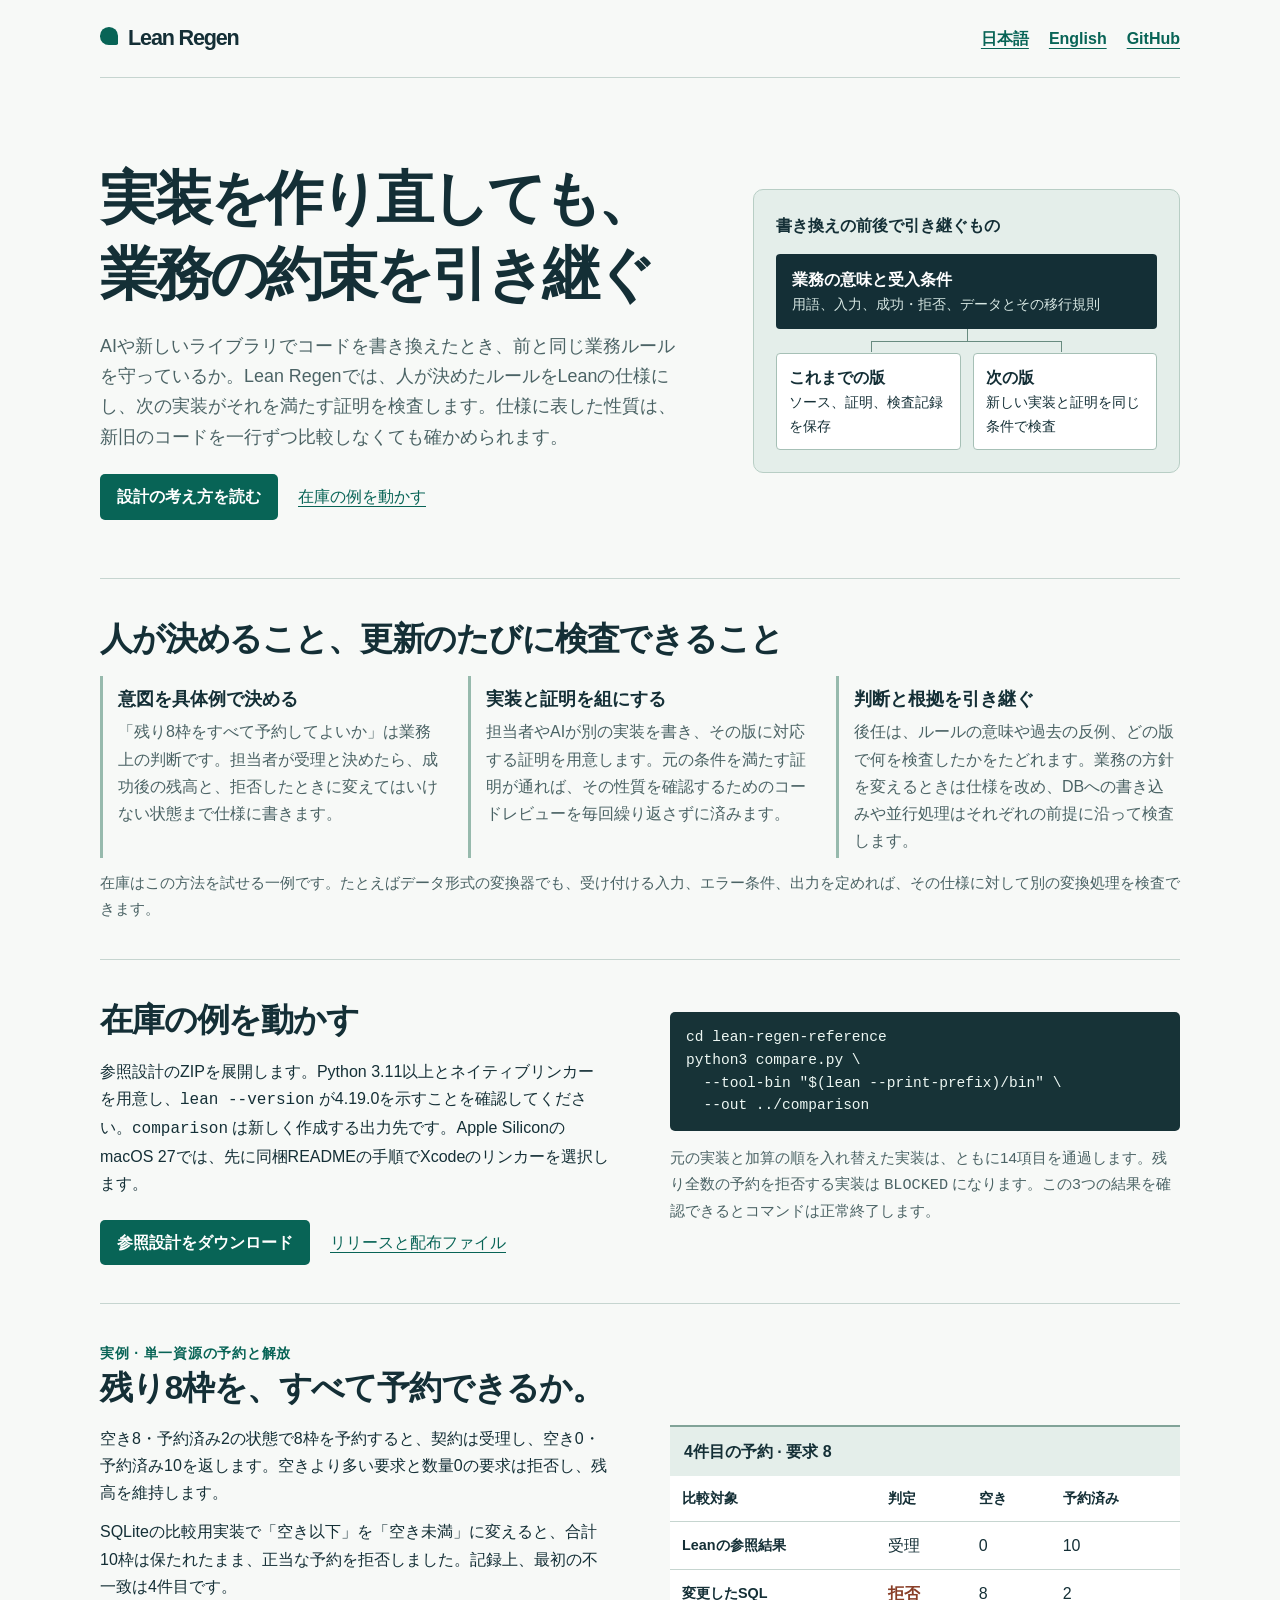
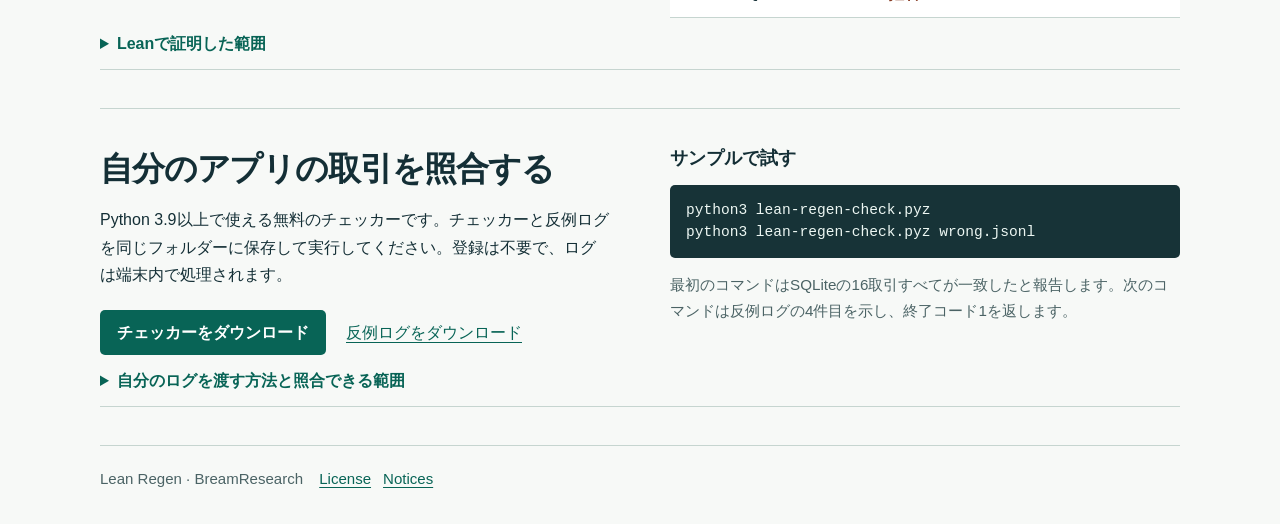
==== commit 9e553221: "サイトの原稿を反映 / Publish the design introduction on Pages" ====
--- a/docs/index.html
+++ b/docs/index.html
@@ -3,12 +3,12 @@
 <head>
 <meta charset="utf-8">
 <meta name="viewport" content="width=device-width, initial-scale=1">
-<meta name="description" content="Lean Regenは、業務契約をLeanで固定し、同じ条件で新しい実装を検査するOSS参照設計です。在庫の実例とオフライン照合ツールを公開しています。">
-<title>Lean Regen · 契約を固定し、実装を差し替える</title>
+<meta name="description" content="実装を書き直すたびに業務ルールを読み解き直す手間を、固定した仕様とLeanの証明で減らすための参照設計です。在庫の例で試せます。">
+<title>Lean Regen · 実装の世代を超えて業務仕様を保つ / Keeping business rules through a rewrite</title>
 <style>
 :root{color-scheme:light;--paper:#f7f9f7;--ink:#142f36;--muted:#4b6365;--green:#086456;--line:#c6d5d0;--white:#fff}
 *{box-sizing:border-box}body{margin:0;background:var(--paper);color:var(--ink);font:1rem/1.7 "DM Sans",-apple-system,BlinkMacSystemFont,"Segoe UI","Hiragino Kaku Gothic ProN",Meiryo,sans-serif}
-header,main,footer{width:min(100% - 48px,1080px);margin-inline:auto}header{display:flex;gap:20px;align-items:center;justify-content:space-between;padding:20px 0;border-bottom:1px solid var(--line)}
+article[id]{scroll-margin-top:7rem}header,main,footer{width:min(100% - 48px,1080px);margin-inline:auto}header{display:flex;gap:20px;align-items:center;justify-content:space-between;padding:20px 0;border-bottom:1px solid var(--line)}
 .brand{font-weight:800;font-size:1.35rem;letter-spacing:-.055em}.brand::before{display:inline-block;content:"";width:.82em;height:.82em;margin-right:.48em;background:var(--green);border-radius:50% 50% 10% 50%}nav{display:flex;gap:20px;align-items:center;font-weight:600}a{color:var(--green);text-decoration-thickness:1px;text-underline-offset:.22em}a:hover{text-decoration-thickness:2px}a:focus-visible,summary:focus-visible{outline:3px solid #ad5605;outline-offset:5px}
 h1,h2,h3,p,ul,ol{margin:0}h1,h2,h3{line-height:1.3}h1{font-size:clamp(2.3rem,4.5vw,3.75rem);letter-spacing:-.055em;line-height:1.32;margin:.32em 0}.intro{font-size:1.12rem;color:var(--muted);max-width:42em}.hero{display:grid;grid-template-columns:minmax(0,1.35fr) minmax(0,1fr);align-items:center;gap:clamp(24px,6vw,80px);padding:64px 0 58px}
 .kicker{color:var(--green);font-size:.875rem;font-weight:750;letter-spacing:.055em}.actions{display:flex;flex-wrap:wrap;align-items:center;gap:12px 20px;margin-top:22px}.button{display:inline-block;padding:9px 17px;background:var(--green);color:white;text-decoration:none;font-weight:700;border-radius:5px}.button:hover{background:#004f45;text-decoration:underline}section{padding:38px 0;border-top:1px solid var(--line)}.hero{border:0}
@@ -25,16 +25,16 @@
 <header><span class="brand">Lean Regen</span><nav aria-label="言語とソース / Languages and source"><a href="#ja" lang="ja" hreflang="ja">日本語</a><a href="#en" lang="en" hreflang="en">English</a><a class="repo" href="https://github.com/BreamResearch/lean-regen">GitHub</a></nav></header>
 <main>
 <article id="ja" lang="ja">
-<section class="hero"><div><h1>同じ業務仕様で、<br>新しい実装を検査する</h1>
-<p class="intro">Leanで業務仕様を定め、実装を書き換えるたびに同じ条件を満たすことを証明します。在庫の予約を例に、動作を保つ書き換えと、正当な予約を拒否してしまう変更を手元で比較できます。</p>
-<div class="actions"><a class="button" href="https://github.com/BreamResearch/lean-regen/releases/download/reference-design-v0.1.0-alpha.2/lean-regen-reference.zip">参照設計をダウンロード</a><a href="#run">実行手順を見る</a><a href="#trace">取引ログを照合する</a></div></div>
-<figure class="diagram"><figcaption>実装をまたいで引き継ぐもの</figcaption><div class="fixed"><strong>固定した業務仕様</strong><span>入力・受理と拒否の条件・結果</span></div><div class="variants"><div><strong>現在の実装</strong><small>契約への適合を示す証明</small></div><div><strong>次の実装</strong><small>同じ契約に対する新たな証明</small></div></div></figure></section>
-<section id="design"><h2>差し替えの手順</h2><div class="steps">
-<div><h3>振る舞いを決める</h3><p>入力、状態、必ず受理する場合、拒否する場合、操作後に観測できる結果を定めます。</p></div>
-<div><h3>候補を実装する</h3><p>新しい実装と、その実装が元の仕様を満たすことを示す証明を書きます。仕様、証明に使える公理、検査条件は変更しません。</p></div>
-<div><h3>同じ条件で検査する</h3><p>候補の証明を固定した条件で検査します。データベースへの書き込みなど、モデルの外にある動作は別に照合します。</p></div>
-</div><p class="note">別の業務にもこの手順を使えます。たとえばデータ形式の変換器なら、受け付ける入力、エラー条件、出力形式を先に決め、その契約と証明を用意してから変換処理を差し替えます。</p></section>
-<section id="run"><div class="cols"><div><h2>同じ契約で3つの実装を検査する</h2><p>参照設計のZIPを展開します。Python 3.11以上とネイティブリンカーを用意し、<code>lean --version</code> が4.19.0を示すことを確認してください。<code>comparison</code> は新しく作成する出力先です。Apple SiliconのmacOS 27では、先に同梱READMEの手順でXcodeのリンカーを選択します。</p><p><a href="https://github.com/BreamResearch/lean-regen/releases/tag/reference-design-v0.1.0-alpha.2">リリースと配布ファイル</a></p></div><div><pre><code>cd lean-regen-reference
+<section class="hero"><div><h1>実装を作り直しても、<br>業務の約束を引き継ぐ</h1>
+<p class="intro">AIや新しいライブラリでコードを書き換えたとき、前と同じ業務ルールを守っているか。Lean Regenでは、人が決めたルールをLeanの仕様にし、次の実装がそれを満たす証明を検査します。仕様に表した性質は、新旧のコードを一行ずつ比較しなくても確かめられます。</p>
+<div class="actions"><a class="button" href="https://github.com/BreamResearch/lean-regen/blob/main/DESIGN.ja.md">設計の考え方を読む</a><a href="#run">在庫の例を動かす</a></div></div>
+<figure class="diagram"><figcaption>書き換えの前後で引き継ぐもの</figcaption><div class="fixed"><strong>業務の意味と受入条件</strong><span>用語、入力、成功・拒否、データとその移行規則</span></div><div class="variants"><div><strong>これまでの版</strong><small>ソース、証明、検査記録を保存</small></div><div><strong>次の版</strong><small>新しい実装と証明を同じ条件で検査</small></div></div></figure></section>
+<section id="design"><h2>人が決めること、更新のたびに検査できること</h2><div class="steps">
+<div><h3>意図を具体例で決める</h3><p>「残り8枠をすべて予約してよいか」は業務上の判断です。担当者が受理と決めたら、成功後の残高と、拒否したときに変えてはいけない状態まで仕様に書きます。</p></div>
+<div><h3>実装と証明を組にする</h3><p>担当者やAIが別の実装を書き、その版に対応する証明を用意します。元の条件を満たす証明が通れば、その性質を確認するためのコードレビューを毎回繰り返さずに済みます。</p></div>
+<div><h3>判断と根拠を引き継ぐ</h3><p>後任は、ルールの意味や過去の反例、どの版で何を検査したかをたどれます。業務の方針を変えるときは仕様を改め、DBへの書き込みや並行処理はそれぞれの前提に沿って検査します。</p></div>
+</div><p class="note">在庫はこの方法を試せる一例です。たとえばデータ形式の変換器でも、受け付ける入力、エラー条件、出力を定めれば、その仕様に対して別の変換処理を検査できます。</p></section>
+<section id="run"><div class="cols"><div><h2>在庫の例を動かす</h2><p>参照設計のZIPを展開します。Python 3.11以上とネイティブリンカーを用意し、<code>lean --version</code> が4.19.0を示すことを確認してください。<code>comparison</code> は新しく作成する出力先です。Apple SiliconのmacOS 27では、先に同梱READMEの手順でXcodeのリンカーを選択します。</p><div class="actions"><a class="button" href="https://github.com/BreamResearch/lean-regen/releases/download/reference-design-v0.1.0-alpha.2/lean-regen-reference.zip">参照設計をダウンロード</a><a href="https://github.com/BreamResearch/lean-regen/releases/tag/reference-design-v0.1.0-alpha.2">リリースと配布ファイル</a></div></div><div><pre><code>cd lean-regen-reference
 python3 compare.py \
   --tool-bin "$(lean --print-prefix)/bin" \
   --out ../comparison</code></pre><p class="small">元の実装と加算の順を入れ替えた実装は、ともに14項目を通過します。残り全数の予約を拒否する実装は <code>BLOCKED</code> になります。この3つの結果を確認できるとコマンドは正常終了します。</p></div></div></section>
@@ -42,23 +42,23 @@
 <p>空き8・予約済み2の状態で8枠を予約すると、契約は受理し、空き0・予約済み10を返します。空きより多い要求と数量0の要求は拒否し、残高を維持します。</p>
 <p>SQLiteの比較用実装で「空き以下」を「空き未満」に変えると、合計10枠は保たれたまま、正当な予約を拒否しました。記録上、最初の不一致は4件目です。</p></div>
 <div><table><caption>4件目の予約 · 要求 8</caption><thead><tr><th scope="col">比較対象</th><th scope="col">判定</th><th scope="col">空き</th><th scope="col">予約済み</th></tr></thead><tbody><tr><th scope="row">Leanの参照結果</th><td>受理</td><td>0</td><td>10</td></tr><tr><th scope="row">変更したSQL</th><td class="failure">拒否</td><td>8</td><td>2</td></tr></tbody></table></div>
-</div><details><summary>Leanで証明した範囲</summary><p>単一資源の予約・解放を順に適用するモデルで、受理時の正確な増減、拒否時の状態保持、任意の有限操作列での合計保存など、14項目の証明を検査しました。利用者ごとの所有権、並行更新、障害復旧には別の検査が必要です。</p><p><a href="https://github.com/BreamResearch/lean-regen/releases/download/reference-design-v0.1.0-alpha.2/lean-regen-reference.zip">契約と証明のソース ZIP</a></p></details></section>
+</div><details><summary>Leanで証明した範囲</summary><p>3つの実装には同じ仕様・定理・許容公理を適用します。単一資源の予約・解放を順に適用するモデルで、受理時の正確な増減、拒否時の状態保持、任意の有限操作列での合計保存など、14項目の証明を検査しました。利用者ごとの所有権、並行更新、障害復旧には別の検査が必要です。</p><p><a href="https://github.com/BreamResearch/lean-regen/blob/main/docs/example/Specification.lean">在庫の仕様</a> · <a href="https://github.com/BreamResearch/lean-regen/blob/main/docs/example/Proofs.lean">対応する証明</a> · <a href="https://github.com/BreamResearch/lean-regen/releases/download/reference-design-v0.1.0-alpha.2/lean-regen-reference.zip">契約と証明のソース ZIP</a></p></details></section>
 <section id="trace"><div class="cols"><div><h2>自分のアプリの取引を照合する</h2><p>Python 3.9以上で使える無料のチェッカーです。チェッカーと反例ログを同じフォルダーに保存して実行してください。登録は不要で、ログは端末内で処理されます。</p><div class="actions"><a class="button" href="https://github.com/BreamResearch/lean-regen/releases/download/inventory-check-v0.1.0-alpha.2/lean-regen-check.pyz">チェッカーをダウンロード</a><a href="https://github.com/BreamResearch/lean-regen/releases/download/inventory-check-v0.1.0-alpha.2/wrong.jsonl">反例ログをダウンロード</a></div></div>
 <div><h3>サンプルで試す</h3><pre><code>python3 lean-regen-check.pyz
 python3 lean-regen-check.pyz wrong.jsonl</code></pre><p class="small">最初のコマンドはSQLiteの16取引すべてが一致したと報告します。次のコマンドは反例ログの4件目を示し、終了コード1を返します。</p></div></div>
 <details><summary>自分のログを渡す方法と照合できる範囲</summary><p>1資源の開始残高、予約・解放ごとの応答とコミット後の残高を、確定順のJSONLに出力します。再送の重複を除き、末尾に取引件数を記録してください。</p><pre><code>python3 lean-regen-check.pyz my-trace.jsonl</code></pre><p>同梱の1,153通りは、容量0〜10で合計が容量と一致する全状態・数量0〜容量+1の予約と解放、および符号付き64ビット整数の最大容量での9例です。未収録の入力には範囲外と表示します。Python 3.11以上と公式Lean/Lake 4.19.0を指定するネイティブモードもあります。一致が示すのは、渡した初期状態と取引の範囲です。</p><p><a href="https://github.com/BreamResearch/lean-regen/releases/download/inventory-check-v0.1.0-alpha.2/lean-regen-conformance-source.zip">実装例とログ形式のソース ZIP</a></p></details></section>
 </article>
 <article id="en" lang="en">
-<section class="hero"><div><h1>Check a rewrite against the original specification</h1>
-<p class="intro">Specify the business rules in Lean and check each implementation against them. The inventory example lets you compare a rewrite that preserves the rules with a change that rejects a valid reservation.</p>
-<div class="actions"><a class="button" href="https://github.com/BreamResearch/lean-regen/releases/download/reference-design-v0.1.0-alpha.2/lean-regen-reference.zip">Download the reference design</a><a href="#run-en">How to run it</a><a href="#trace-en">Check a journal</a></div></div>
-<figure class="diagram"><figcaption>What stays fixed across implementations</figcaption><div class="fixed"><strong>Fixed behavioral contract</strong><span>Inputs, acceptance, rejection and results</span></div><div class="variants"><div><strong>Current implementation</strong><small>Proof of conformance</small></div><div><strong>Replacement</strong><small>New proof against the same contract</small></div></div></figure></section>
-<section id="design-en"><h2>How to replace an implementation</h2><div class="steps">
-<div><h3>Specify the behavior</h3><p>Define inputs, state, when the system must accept or reject a request, and what a caller can observe afterwards.</p></div>
-<div><h3>Build a candidate</h3><p>Freeze the agreed specification. Supply a new implementation and its proof. Routine changes keep the same specification, permitted axioms and acceptance checks.</p></div>
-<div><h3>Check the candidate</h3><p>Check its proof against the original conditions. Test effects outside the model, such as database writes, against what the application actually records.</p></div>
-</div><p class="note">For a data-format converter, specify which inputs it accepts, which errors it returns, and the required output for each valid input. A replacement converter would need proofs against that specification.</p></section>
-<section id="run-en"><div class="cols"><div><h2>Check three implementations against one contract</h2><p>Extract the reference ZIP. Use Python 3.11+ and a native linker. Check that <code>lean --version</code> reports 4.19.0, and choose a fresh output directory for each run. On Apple Silicon with macOS 27, first follow the ZIP’s README to select the Xcode linker.</p><p><a href="https://github.com/BreamResearch/lean-regen/releases/tag/reference-design-v0.1.0-alpha.2">Release and files</a></p></div><div><pre><code>cd lean-regen-reference
+<section class="hero"><div><h1>Keep the business rules when the code is rewritten</h1>
+<p class="intro">When AI rewrites a function or a library is replaced, how do you know the business rules still hold? Lean Regen records the rules people agree on in a Lean specification. Each replacement comes with a proof against those rules. For a property covered by the proof, you can check it again without rereading the entire diff.</p>
+<div class="actions"><a class="button" href="https://github.com/BreamResearch/lean-regen/blob/main/DESIGN.md">Read the design</a><a href="#run-en">Run the inventory example</a></div></div>
+<figure class="diagram"><figcaption>What your team keeps through a rewrite</figcaption><div class="fixed"><strong>Business meaning and acceptance criteria</strong><span>Terms, inputs, outcomes, data and migration rules</span></div><div class="variants"><div><strong>Previous version</strong><small>Keep its source, proofs and check results</small></div><div><strong>Next version</strong><small>Check its implementation and proofs against the same criteria</small></div></div></figure></section>
+<section id="design-en"><h2>What people decide and what a proof can check</h2><div class="steps">
+<div><h3>Agree on a concrete case</h3><p>Can a customer reserve all eight remaining units? People who know the business decide. If the answer is yes, write down the resulting balances and what must stay unchanged when a request is rejected.</p></div>
+<div><h3>Pair the code with a proof</h3><p>A developer or an AI can write a new implementation and supply its proof. For a property in the fixed specification, checking that proof can replace a fresh line-by-line review of the change.</p></div>
+<div><h3>Keep the reasoning available</h3><p>The next maintainer can recover the meaning of the rule, earlier counterexamples and the results for each version. A change in business policy calls for a new decision. Database writes and concurrency have separate assumptions to check.</p></div>
+</div><p class="note">Inventory is one worked example. For a data-format converter, define its accepted inputs, errors and expected outputs. Those become the specification against which to check a replacement converter.</p></section>
+<section id="run-en"><div class="cols"><div><h2>Run the inventory example</h2><p>Extract the reference ZIP. Use Python 3.11+ and a native linker. Check that <code>lean --version</code> reports 4.19.0, and choose a fresh output directory for each run. On Apple Silicon with macOS 27, first follow the ZIP’s README to select the Xcode linker.</p><div class="actions"><a class="button" href="https://github.com/BreamResearch/lean-regen/releases/download/reference-design-v0.1.0-alpha.2/lean-regen-reference.zip">Download the reference design</a><a href="https://github.com/BreamResearch/lean-regen/releases/tag/reference-design-v0.1.0-alpha.2">Release and files</a></div></div><div><pre><code>cd lean-regen-reference
 python3 compare.py \
   --tool-bin "$(lean --print-prefix)/bin" \
   --out ../comparison</code></pre><p class="small">The original and the rewrite that reverses the addition operands each pass 14 obligations. The variant that rejects a reservation for all remaining units returns <code>BLOCKED</code>. The comparison exits successfully when it sees all three results.</p></div></div></section>
@@ -66,7 +66,7 @@
 <p>Start with eight available and two reserved. A request for eight must succeed and leave zero available and ten reserved. A request for more than eight or for zero must be rejected without changing either balance.</p>
 <p>Changing an inclusive comparison to a strict one in the sample SQLite implementation rejected a valid reservation. Both balances still added up to ten. The first divergence was transaction four.</p></div>
 <div><table><caption>Transaction 4 · Reserve 8</caption><thead><tr><th scope="col">Source</th><th scope="col">Decision</th><th scope="col">Available</th><th scope="col">Reserved</th></tr></thead><tbody><tr><th scope="row">Lean reference</th><td>Accept</td><td>0</td><td>10</td></tr><tr><th scope="row">Changed SQL</th><td class="failure">Reject</td><td>8</td><td>2</td></tr></tbody></table></div>
-</div><details><summary>What the Lean proofs cover</summary><p>The model handles sequential operations on one resource. Its 14 checked obligations include exact updates on acceptance, unchanged state on rejection and conservation across any finite sequence. Per-user ownership, concurrent updates and crash recovery require their own checks.</p><p><a href="https://github.com/BreamResearch/lean-regen/releases/download/reference-design-v0.1.0-alpha.2/lean-regen-reference.zip">Download the contract and proof source</a></p></details></section>
+</div><details><summary>What the Lean proofs cover</summary><p>All three implementations are checked against the same specification, theorem statements and permitted axioms. The model handles sequential operations on one resource. Its 14 checked obligations include exact updates on acceptance, unchanged state on rejection and conservation across any finite sequence. Per-user ownership, concurrent updates and crash recovery require their own checks.</p><p><a href="https://github.com/BreamResearch/lean-regen/blob/main/docs/example/Specification.lean">Inventory specification</a> · <a href="https://github.com/BreamResearch/lean-regen/blob/main/docs/example/Proofs.lean">Corresponding proofs</a> · <a href="https://github.com/BreamResearch/lean-regen/releases/download/reference-design-v0.1.0-alpha.2/lean-regen-reference.zip">Download the contract and proof source</a></p></details></section>
 <section id="trace-en"><div class="cols"><div><h2>Check transactions from your own app</h2><p>Save the free checker and the failing journal in the same directory. Run the commands there with Python 3.9 or later. It requires no account and processes the journal on your computer.</p><div class="actions"><a class="button" href="https://github.com/BreamResearch/lean-regen/releases/download/inventory-check-v0.1.0-alpha.2/lean-regen-check.pyz">Download the checker</a><a href="https://github.com/BreamResearch/lean-regen/releases/download/inventory-check-v0.1.0-alpha.2/wrong.jsonl">Download the failing journal</a></div></div>
 <div><h3>Try the examples</h3><pre><code>python3 lean-regen-check.pyz
 python3 lean-regen-check.pyz wrong.jsonl</code></pre><p class="small">The first command matches all 16 transactions in the SQLite sample. The second identifies transaction four in the failing journal and exits with code 1.</p></div></div>
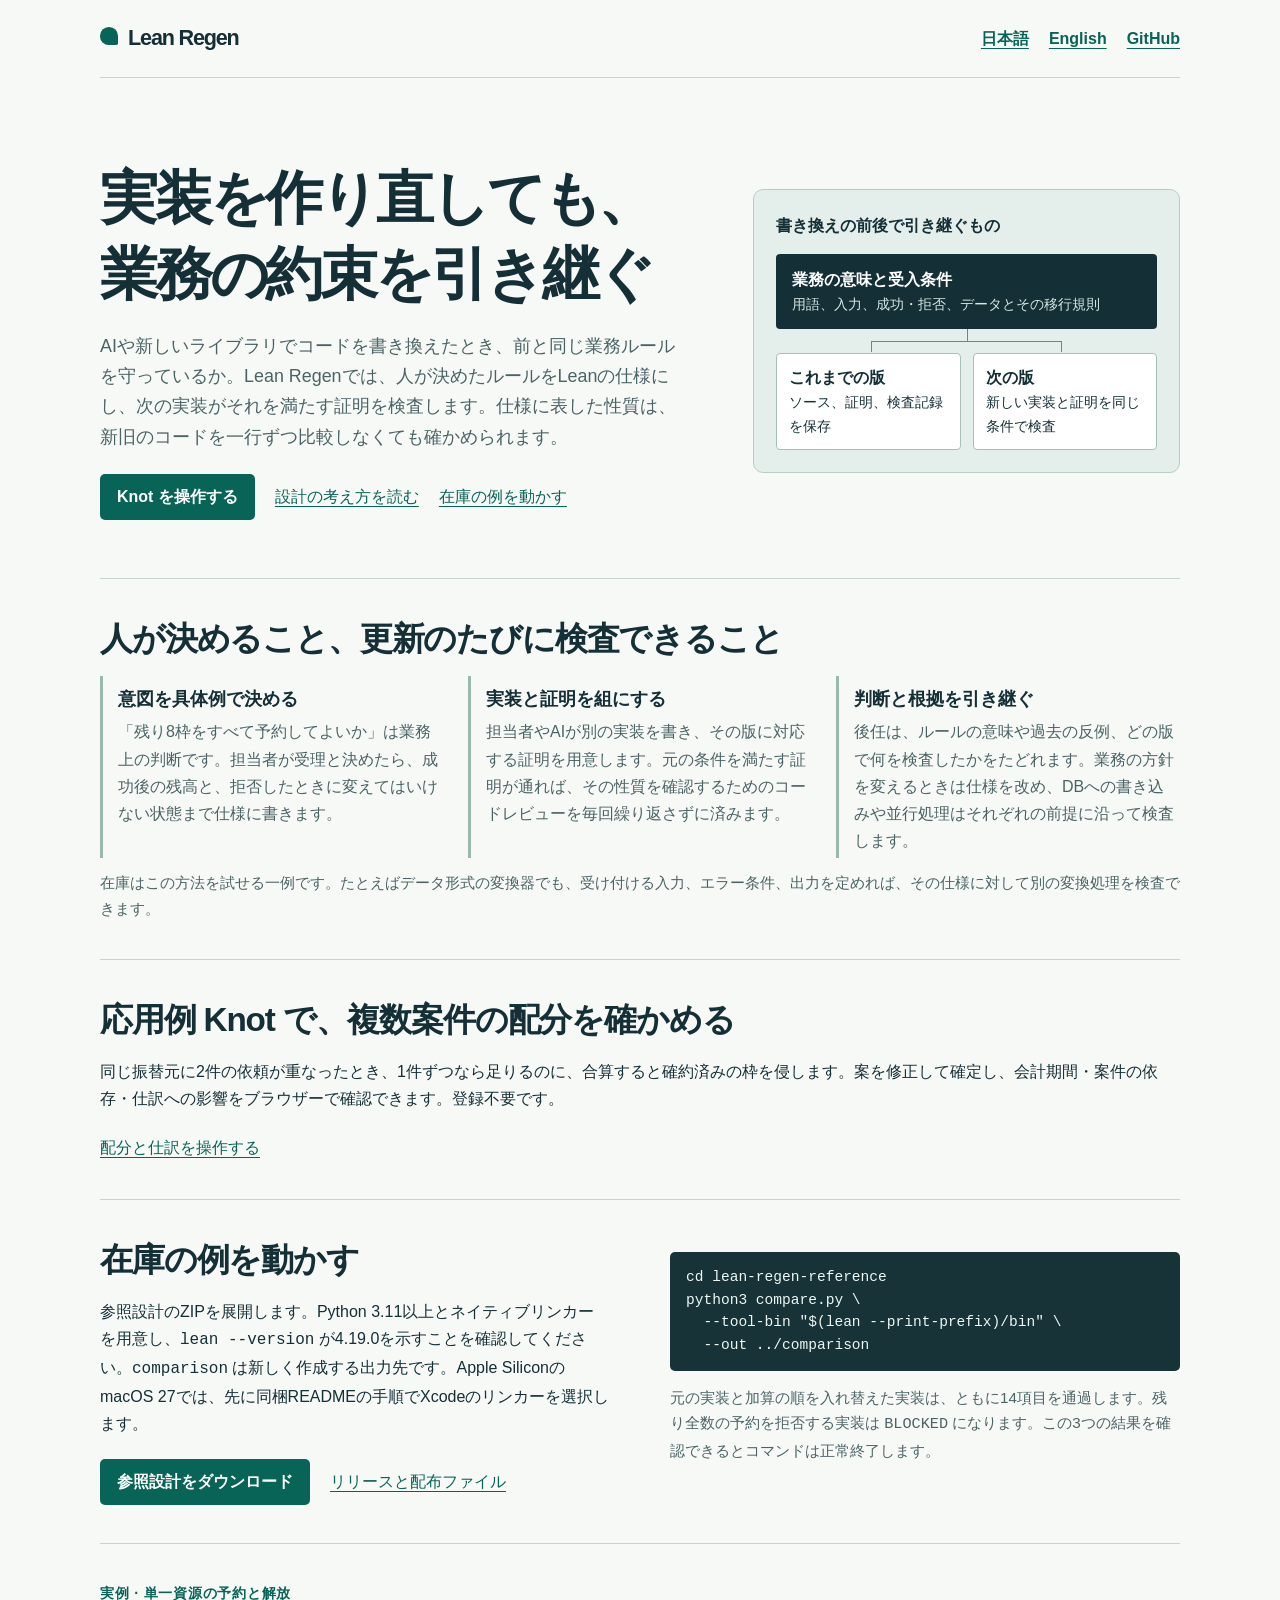
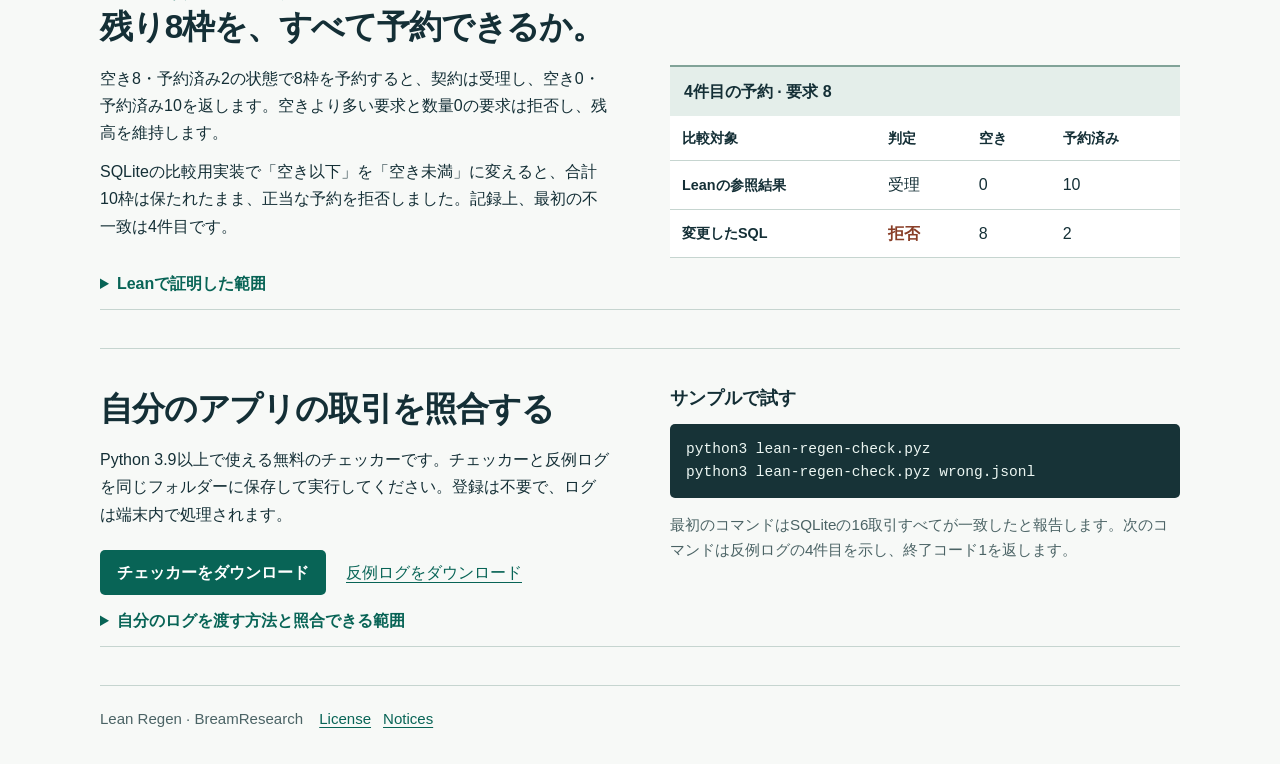
==== commit c649eff4: "Publish Knot as an interactive portfolio accounting example" ====
--- a/docs/index.html
+++ b/docs/index.html
@@ -27,13 +27,14 @@
 <article id="ja" lang="ja">
 <section class="hero"><div><h1>実装を作り直しても、<br>業務の約束を引き継ぐ</h1>
 <p class="intro">AIや新しいライブラリでコードを書き換えたとき、前と同じ業務ルールを守っているか。Lean Regenでは、人が決めたルールをLeanの仕様にし、次の実装がそれを満たす証明を検査します。仕様に表した性質は、新旧のコードを一行ずつ比較しなくても確かめられます。</p>
-<div class="actions"><a class="button" href="https://github.com/BreamResearch/lean-regen/blob/main/DESIGN.ja.md">設計の考え方を読む</a><a href="#run">在庫の例を動かす</a></div></div>
+<div class="actions"><a class="button" href="./knot/">Knot を操作する</a><a href="https://github.com/BreamResearch/lean-regen/blob/main/DESIGN.ja.md">設計の考え方を読む</a><a href="#run">在庫の例を動かす</a></div></div>
 <figure class="diagram"><figcaption>書き換えの前後で引き継ぐもの</figcaption><div class="fixed"><strong>業務の意味と受入条件</strong><span>用語、入力、成功・拒否、データとその移行規則</span></div><div class="variants"><div><strong>これまでの版</strong><small>ソース、証明、検査記録を保存</small></div><div><strong>次の版</strong><small>新しい実装と証明を同じ条件で検査</small></div></div></figure></section>
 <section id="design"><h2>人が決めること、更新のたびに検査できること</h2><div class="steps">
 <div><h3>意図を具体例で決める</h3><p>「残り8枠をすべて予約してよいか」は業務上の判断です。担当者が受理と決めたら、成功後の残高と、拒否したときに変えてはいけない状態まで仕様に書きます。</p></div>
 <div><h3>実装と証明を組にする</h3><p>担当者やAIが別の実装を書き、その版に対応する証明を用意します。元の条件を満たす証明が通れば、その性質を確認するためのコードレビューを毎回繰り返さずに済みます。</p></div>
 <div><h3>判断と根拠を引き継ぐ</h3><p>後任は、ルールの意味や過去の反例、どの版で何を検査したかをたどれます。業務の方針を変えるときは仕様を改め、DBへの書き込みや並行処理はそれぞれの前提に沿って検査します。</p></div>
 </div><p class="note">在庫はこの方法を試せる一例です。たとえばデータ形式の変換器でも、受け付ける入力、エラー条件、出力を定めれば、その仕様に対して別の変換処理を検査できます。</p></section>
+<section><h2>応用例 Knot で、複数案件の配分を確かめる</h2><p>同じ振替元に2件の依頼が重なったとき、1件ずつなら足りるのに、合算すると確約済みの枠を侵します。案を修正して確定し、会計期間・案件の依存・仕訳への影響をブラウザーで確認できます。登録不要です。</p><div class="actions"><a href="./knot/">配分と仕訳を操作する</a></div></section>
 <section id="run"><div class="cols"><div><h2>在庫の例を動かす</h2><p>参照設計のZIPを展開します。Python 3.11以上とネイティブリンカーを用意し、<code>lean --version</code> が4.19.0を示すことを確認してください。<code>comparison</code> は新しく作成する出力先です。Apple SiliconのmacOS 27では、先に同梱READMEの手順でXcodeのリンカーを選択します。</p><div class="actions"><a class="button" href="https://github.com/BreamResearch/lean-regen/releases/download/reference-design-v0.1.0-alpha.2/lean-regen-reference.zip">参照設計をダウンロード</a><a href="https://github.com/BreamResearch/lean-regen/releases/tag/reference-design-v0.1.0-alpha.2">リリースと配布ファイル</a></div></div><div><pre><code>cd lean-regen-reference
 python3 compare.py \
   --tool-bin "$(lean --print-prefix)/bin" \
@@ -51,13 +52,14 @@
 <article id="en" lang="en">
 <section class="hero"><div><h1>Keep the business rules when the code is rewritten</h1>
 <p class="intro">When AI rewrites a function or a library is replaced, how do you know the business rules still hold? Lean Regen records the rules people agree on in a Lean specification. Each replacement comes with a proof against those rules. For a property covered by the proof, you can check it again without rereading the entire diff.</p>
-<div class="actions"><a class="button" href="https://github.com/BreamResearch/lean-regen/blob/main/DESIGN.md">Read the design</a><a href="#run-en">Run the inventory example</a></div></div>
+<div class="actions"><a class="button" href="./knot/?lang=en">Try Knot</a><a href="https://github.com/BreamResearch/lean-regen/blob/main/DESIGN.md">Read the design</a><a href="#run-en">Run the inventory example</a></div></div>
 <figure class="diagram"><figcaption>What your team keeps through a rewrite</figcaption><div class="fixed"><strong>Business meaning and acceptance criteria</strong><span>Terms, inputs, outcomes, data and migration rules</span></div><div class="variants"><div><strong>Previous version</strong><small>Keep its source, proofs and check results</small></div><div><strong>Next version</strong><small>Check its implementation and proofs against the same criteria</small></div></div></figure></section>
 <section id="design-en"><h2>What people decide and what a proof can check</h2><div class="steps">
 <div><h3>Agree on a concrete case</h3><p>Can a customer reserve all eight remaining units? People who know the business decide. If the answer is yes, write down the resulting balances and what must stay unchanged when a request is rejected.</p></div>
 <div><h3>Pair the code with a proof</h3><p>A developer or an AI can write a new implementation and supply its proof. For a property in the fixed specification, checking that proof can replace a fresh line-by-line review of the change.</p></div>
 <div><h3>Keep the reasoning available</h3><p>The next maintainer can recover the meaning of the rule, earlier counterexamples and the results for each version. A change in business policy calls for a new decision. Database writes and concurrency have separate assumptions to check.</p></div>
 </div><p class="note">Inventory is one worked example. For a data-format converter, define its accepted inputs, errors and expected outputs. Those become the specification against which to check a replacement converter.</p></section>
+<section><h2>Check portfolio allocations in Knot</h2><p>Two requests can each fit on their own yet exceed the same source's available capacity. Edit the proposal, check fiscal periods and project dependencies, then see exactly what posts to the ledger. The browser demo needs no account.</p><div class="actions"><a href="./knot/?lang=en">Open the interactive ledger</a></div></section>
 <section id="run-en"><div class="cols"><div><h2>Run the inventory example</h2><p>Extract the reference ZIP. Use Python 3.11+ and a native linker. Check that <code>lean --version</code> reports 4.19.0, and choose a fresh output directory for each run. On Apple Silicon with macOS 27, first follow the ZIP’s README to select the Xcode linker.</p><div class="actions"><a class="button" href="https://github.com/BreamResearch/lean-regen/releases/download/reference-design-v0.1.0-alpha.2/lean-regen-reference.zip">Download the reference design</a><a href="https://github.com/BreamResearch/lean-regen/releases/tag/reference-design-v0.1.0-alpha.2">Release and files</a></div></div><div><pre><code>cd lean-regen-reference
 python3 compare.py \
   --tool-bin "$(lean --print-prefix)/bin" \
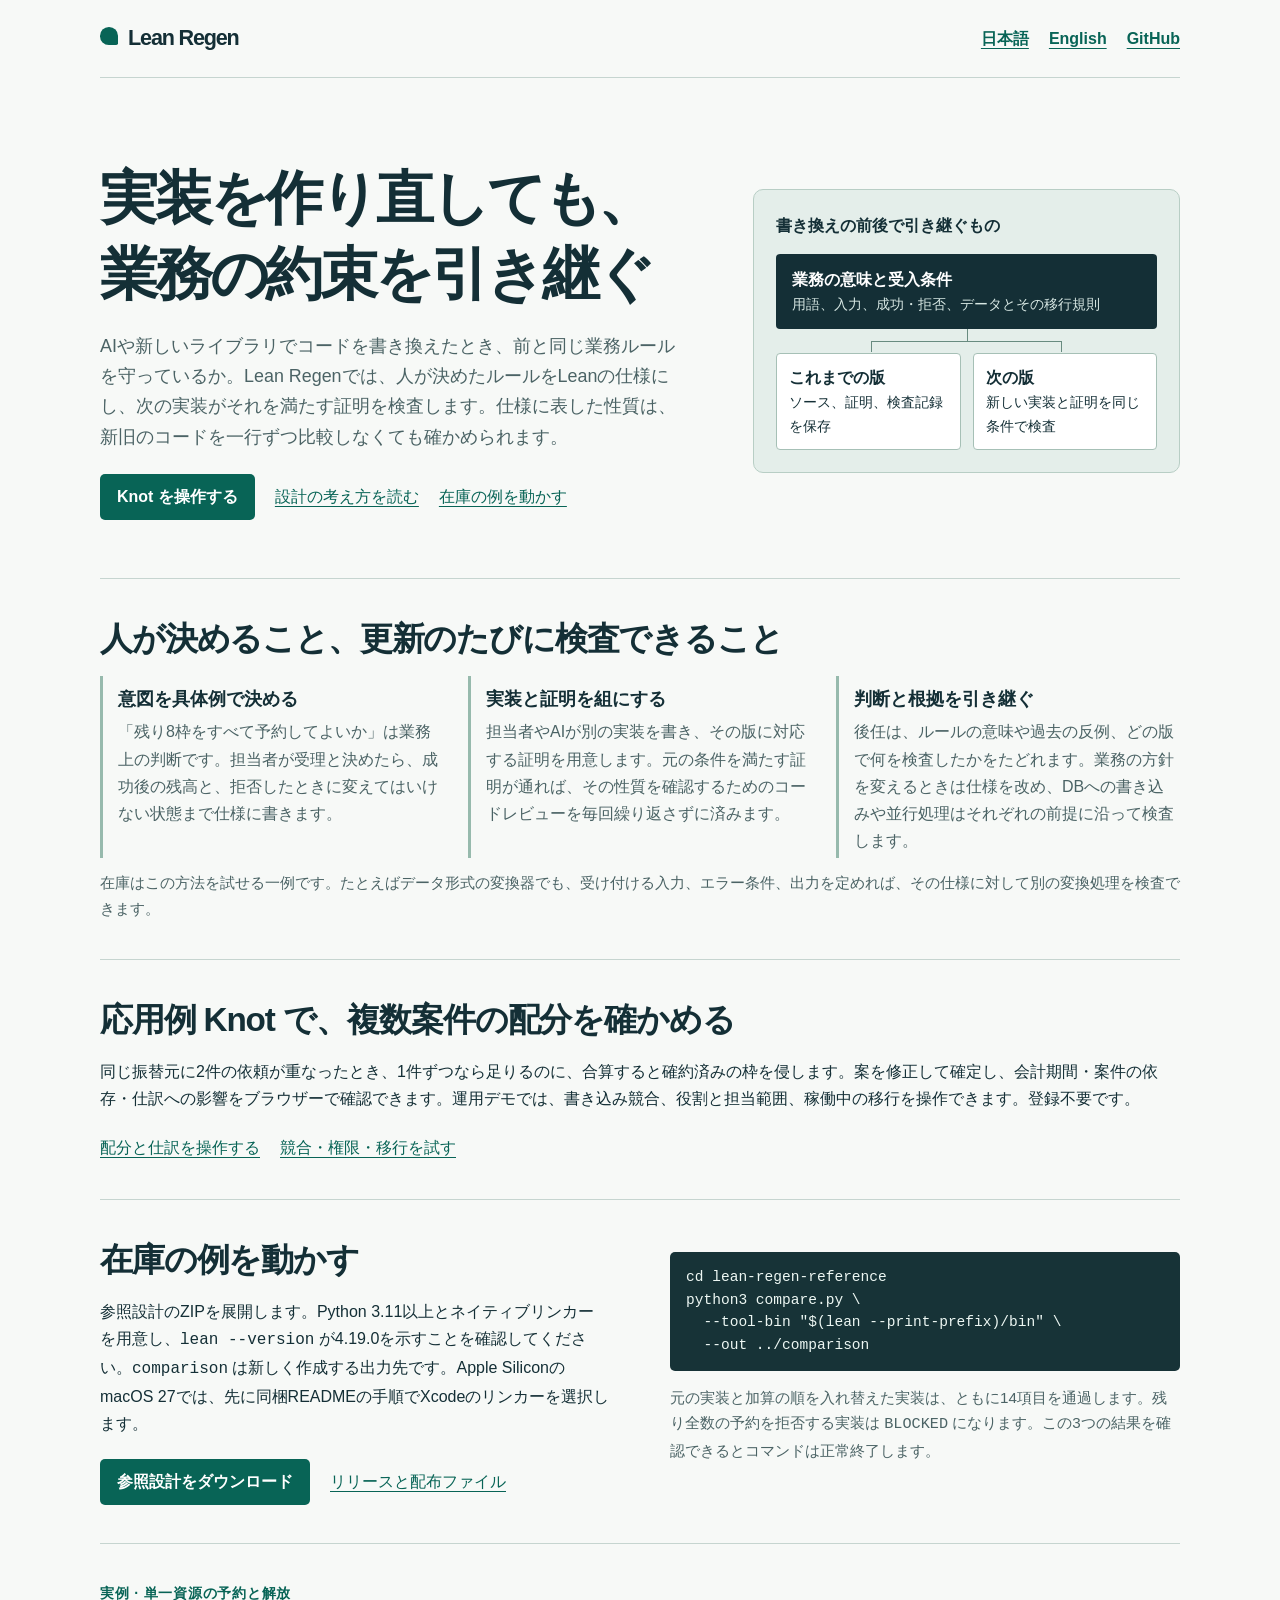
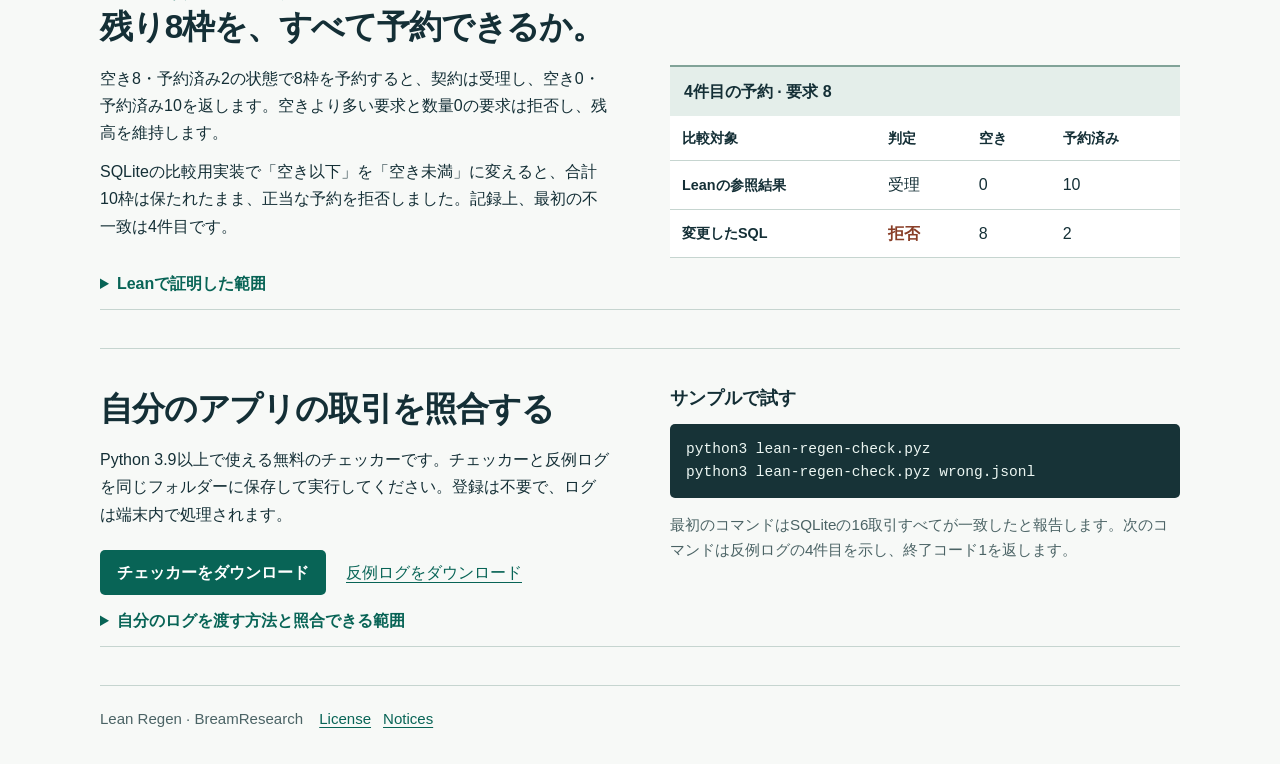
==== commit 2e9e2d1a: "Demonstrate concurrent writes, permission checks, and online migration in Knot" ====
--- a/docs/index.html
+++ b/docs/index.html
@@ -34,7 +34,7 @@
 <div><h3>実装と証明を組にする</h3><p>担当者やAIが別の実装を書き、その版に対応する証明を用意します。元の条件を満たす証明が通れば、その性質を確認するためのコードレビューを毎回繰り返さずに済みます。</p></div>
 <div><h3>判断と根拠を引き継ぐ</h3><p>後任は、ルールの意味や過去の反例、どの版で何を検査したかをたどれます。業務の方針を変えるときは仕様を改め、DBへの書き込みや並行処理はそれぞれの前提に沿って検査します。</p></div>
 </div><p class="note">在庫はこの方法を試せる一例です。たとえばデータ形式の変換器でも、受け付ける入力、エラー条件、出力を定めれば、その仕様に対して別の変換処理を検査できます。</p></section>
-<section><h2>応用例 Knot で、複数案件の配分を確かめる</h2><p>同じ振替元に2件の依頼が重なったとき、1件ずつなら足りるのに、合算すると確約済みの枠を侵します。案を修正して確定し、会計期間・案件の依存・仕訳への影響をブラウザーで確認できます。登録不要です。</p><div class="actions"><a href="./knot/">配分と仕訳を操作する</a></div></section>
+<section><h2>応用例 Knot で、複数案件の配分を確かめる</h2><p>同じ振替元に2件の依頼が重なったとき、1件ずつなら足りるのに、合算すると確約済みの枠を侵します。案を修正して確定し、会計期間・案件の依存・仕訳への影響をブラウザーで確認できます。運用デモでは、書き込み競合、役割と担当範囲、稼働中の移行を操作できます。登録不要です。</p><div class="actions"><a href="./knot/">配分と仕訳を操作する</a><a href="./knot/operations/">競合・権限・移行を試す</a></div></section>
 <section id="run"><div class="cols"><div><h2>在庫の例を動かす</h2><p>参照設計のZIPを展開します。Python 3.11以上とネイティブリンカーを用意し、<code>lean --version</code> が4.19.0を示すことを確認してください。<code>comparison</code> は新しく作成する出力先です。Apple SiliconのmacOS 27では、先に同梱READMEの手順でXcodeのリンカーを選択します。</p><div class="actions"><a class="button" href="https://github.com/BreamResearch/lean-regen/releases/download/reference-design-v0.1.0-alpha.2/lean-regen-reference.zip">参照設計をダウンロード</a><a href="https://github.com/BreamResearch/lean-regen/releases/tag/reference-design-v0.1.0-alpha.2">リリースと配布ファイル</a></div></div><div><pre><code>cd lean-regen-reference
 python3 compare.py \
   --tool-bin "$(lean --print-prefix)/bin" \
@@ -59,7 +59,7 @@
 <div><h3>Pair the code with a proof</h3><p>A developer or an AI can write a new implementation and supply its proof. For a property in the fixed specification, checking that proof can replace a fresh line-by-line review of the change.</p></div>
 <div><h3>Keep the reasoning available</h3><p>The next maintainer can recover the meaning of the rule, earlier counterexamples and the results for each version. A change in business policy calls for a new decision. Database writes and concurrency have separate assumptions to check.</p></div>
 </div><p class="note">Inventory is one worked example. For a data-format converter, define its accepted inputs, errors and expected outputs. Those become the specification against which to check a replacement converter.</p></section>
-<section><h2>Check portfolio allocations in Knot</h2><p>Two requests can each fit on their own yet exceed the same source's available capacity. Edit the proposal, check fiscal periods and project dependencies, then see exactly what posts to the ledger. The browser demo needs no account.</p><div class="actions"><a href="./knot/?lang=en">Open the interactive ledger</a></div></section>
+<section><h2>Check portfolio allocations in Knot</h2><p>Two requests can each fit on their own yet exceed the same source's available capacity. Edit the proposal, check fiscal periods and project dependencies, then see exactly what posts to the ledger. The operations lab adds concurrent writes, scoped roles and a phased schema migration. Both demos run in the browser without an account.</p><div class="actions"><a href="./knot/?lang=en">Open the interactive ledger</a><a href="./knot/operations/?lang=en">Open the operations lab</a></div></section>
 <section id="run-en"><div class="cols"><div><h2>Run the inventory example</h2><p>Extract the reference ZIP. Use Python 3.11+ and a native linker. Check that <code>lean --version</code> reports 4.19.0, and choose a fresh output directory for each run. On Apple Silicon with macOS 27, first follow the ZIP’s README to select the Xcode linker.</p><div class="actions"><a class="button" href="https://github.com/BreamResearch/lean-regen/releases/download/reference-design-v0.1.0-alpha.2/lean-regen-reference.zip">Download the reference design</a><a href="https://github.com/BreamResearch/lean-regen/releases/tag/reference-design-v0.1.0-alpha.2">Release and files</a></div></div><div><pre><code>cd lean-regen-reference
 python3 compare.py \
   --tool-bin "$(lean --print-prefix)/bin" \
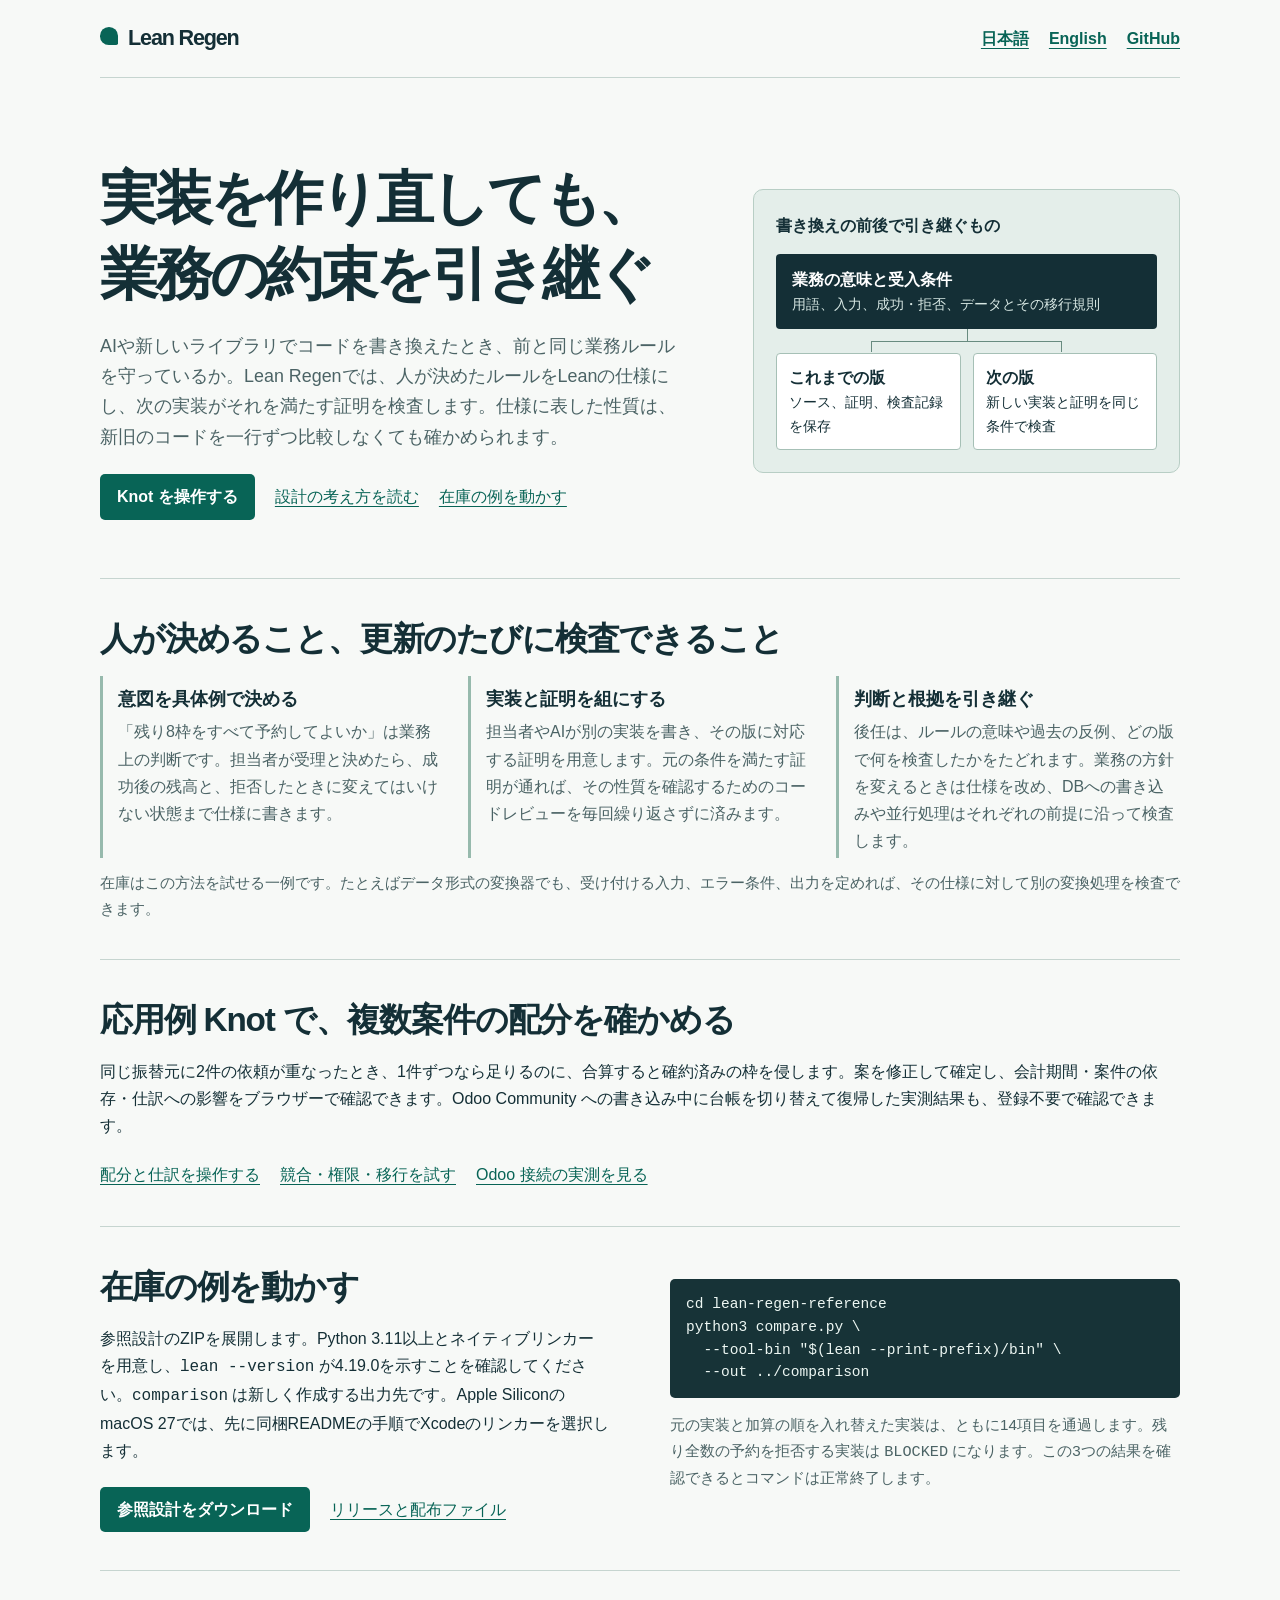
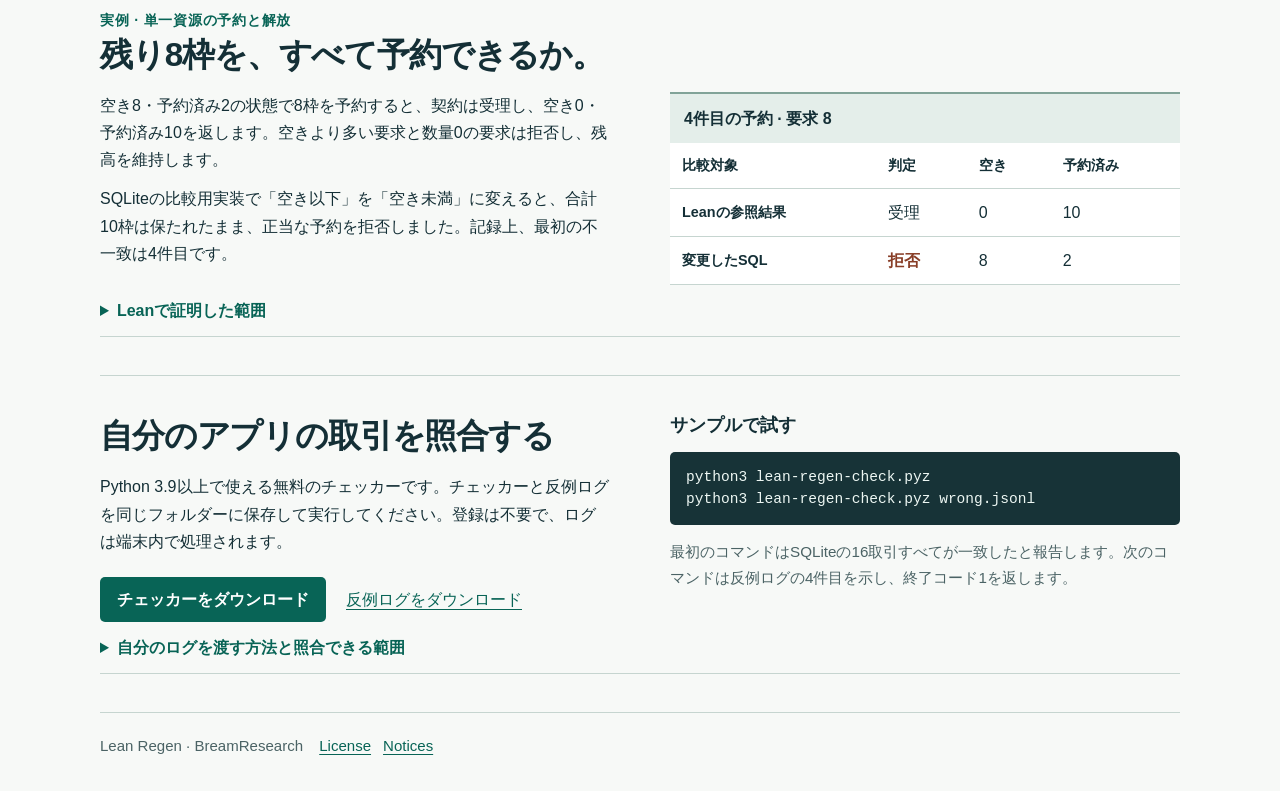
==== commit d0d5bc0d: "Publish two measured Odoo runs and the bilingual replay" ====
--- a/docs/index.html
+++ b/docs/index.html
@@ -34,7 +34,7 @@
 <div><h3>実装と証明を組にする</h3><p>担当者やAIが別の実装を書き、その版に対応する証明を用意します。元の条件を満たす証明が通れば、その性質を確認するためのコードレビューを毎回繰り返さずに済みます。</p></div>
 <div><h3>判断と根拠を引き継ぐ</h3><p>後任は、ルールの意味や過去の反例、どの版で何を検査したかをたどれます。業務の方針を変えるときは仕様を改め、DBへの書き込みや並行処理はそれぞれの前提に沿って検査します。</p></div>
 </div><p class="note">在庫はこの方法を試せる一例です。たとえばデータ形式の変換器でも、受け付ける入力、エラー条件、出力を定めれば、その仕様に対して別の変換処理を検査できます。</p></section>
-<section><h2>応用例 Knot で、複数案件の配分を確かめる</h2><p>同じ振替元に2件の依頼が重なったとき、1件ずつなら足りるのに、合算すると確約済みの枠を侵します。案を修正して確定し、会計期間・案件の依存・仕訳への影響をブラウザーで確認できます。運用デモでは、書き込み競合、役割と担当範囲、稼働中の移行を操作できます。登録不要です。</p><div class="actions"><a href="./knot/">配分と仕訳を操作する</a><a href="./knot/operations/">競合・権限・移行を試す</a></div></section>
+<section><h2>応用例 Knot で、複数案件の配分を確かめる</h2><p>同じ振替元に2件の依頼が重なったとき、1件ずつなら足りるのに、合算すると確約済みの枠を侵します。案を修正して確定し、会計期間・案件の依存・仕訳への影響をブラウザーで確認できます。Odoo Community への書き込み中に台帳を切り替えて復帰した実測結果も、登録不要で確認できます。</p><div class="actions"><a href="./knot/">配分と仕訳を操作する</a><a href="./knot/operations/">競合・権限・移行を試す</a><a href="./knot/erp-benchmark/">Odoo 接続の実測を見る</a></div></section>
 <section id="run"><div class="cols"><div><h2>在庫の例を動かす</h2><p>参照設計のZIPを展開します。Python 3.11以上とネイティブリンカーを用意し、<code>lean --version</code> が4.19.0を示すことを確認してください。<code>comparison</code> は新しく作成する出力先です。Apple SiliconのmacOS 27では、先に同梱READMEの手順でXcodeのリンカーを選択します。</p><div class="actions"><a class="button" href="https://github.com/BreamResearch/lean-regen/releases/download/reference-design-v0.1.0-alpha.2/lean-regen-reference.zip">参照設計をダウンロード</a><a href="https://github.com/BreamResearch/lean-regen/releases/tag/reference-design-v0.1.0-alpha.2">リリースと配布ファイル</a></div></div><div><pre><code>cd lean-regen-reference
 python3 compare.py \
   --tool-bin "$(lean --print-prefix)/bin" \
@@ -59,7 +59,7 @@
 <div><h3>Pair the code with a proof</h3><p>A developer or an AI can write a new implementation and supply its proof. For a property in the fixed specification, checking that proof can replace a fresh line-by-line review of the change.</p></div>
 <div><h3>Keep the reasoning available</h3><p>The next maintainer can recover the meaning of the rule, earlier counterexamples and the results for each version. A change in business policy calls for a new decision. Database writes and concurrency have separate assumptions to check.</p></div>
 </div><p class="note">Inventory is one worked example. For a data-format converter, define its accepted inputs, errors and expected outputs. Those become the specification against which to check a replacement converter.</p></section>
-<section><h2>Check portfolio allocations in Knot</h2><p>Two requests can each fit on their own yet exceed the same source's available capacity. Edit the proposal, check fiscal periods and project dependencies, then see exactly what posts to the ledger. The operations lab adds concurrent writes, scoped roles and a phased schema migration. Both demos run in the browser without an account.</p><div class="actions"><a href="./knot/?lang=en">Open the interactive ledger</a><a href="./knot/operations/?lang=en">Open the operations lab</a></div></section>
+<section><h2>Check portfolio allocations in Knot</h2><p>Two requests can each fit on their own yet exceed the same source's available capacity. Edit the proposal, check fiscal periods and project dependencies, then see exactly what posts to the ledger. Explore measured cutover and recovery under Odoo Community writes in your browser without an account.</p><div class="actions"><a href="./knot/?lang=en">Open the interactive ledger</a><a href="./knot/operations/?lang=en">Open the operations lab</a><a href="./knot/erp-benchmark/?lang=en">View the Odoo benchmark</a></div></section>
 <section id="run-en"><div class="cols"><div><h2>Run the inventory example</h2><p>Extract the reference ZIP. Use Python 3.11+ and a native linker. Check that <code>lean --version</code> reports 4.19.0, and choose a fresh output directory for each run. On Apple Silicon with macOS 27, first follow the ZIP’s README to select the Xcode linker.</p><div class="actions"><a class="button" href="https://github.com/BreamResearch/lean-regen/releases/download/reference-design-v0.1.0-alpha.2/lean-regen-reference.zip">Download the reference design</a><a href="https://github.com/BreamResearch/lean-regen/releases/tag/reference-design-v0.1.0-alpha.2">Release and files</a></div></div><div><pre><code>cd lean-regen-reference
 python3 compare.py \
   --tool-bin "$(lean --print-prefix)/bin" \
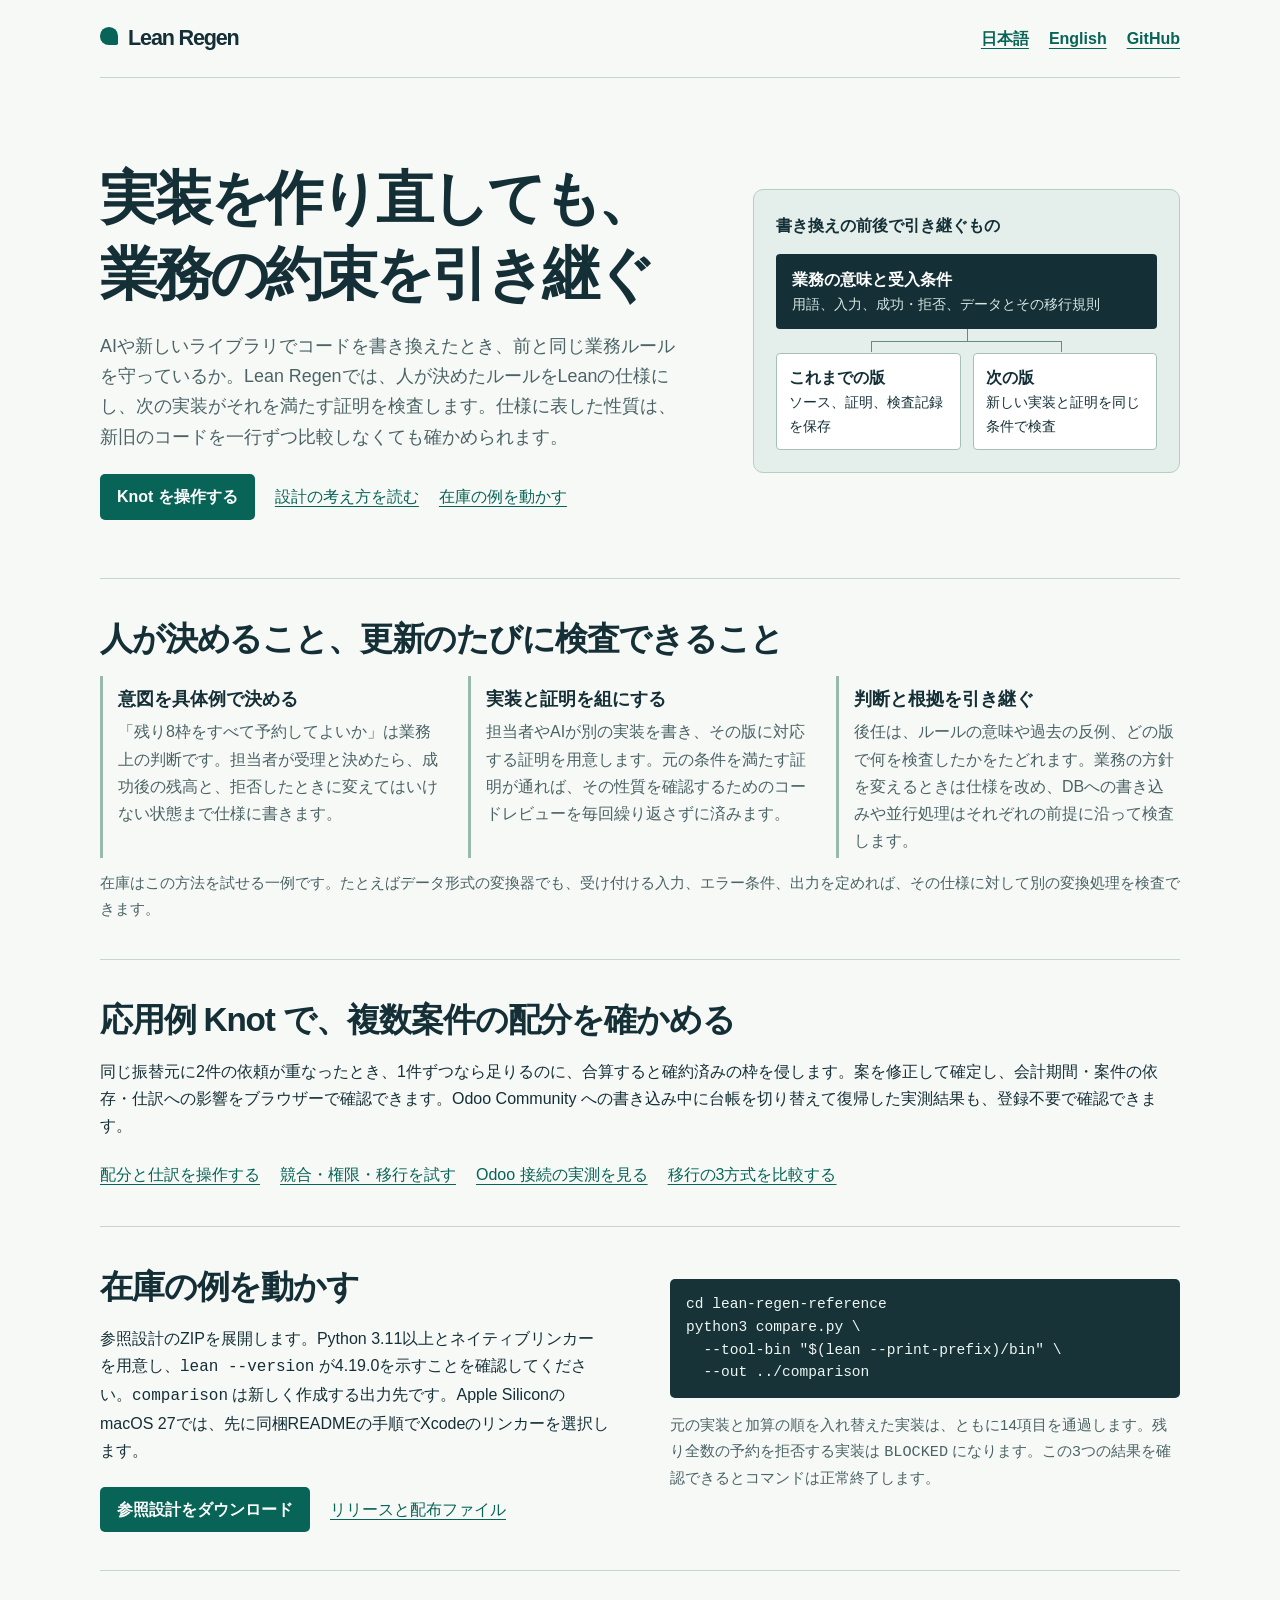
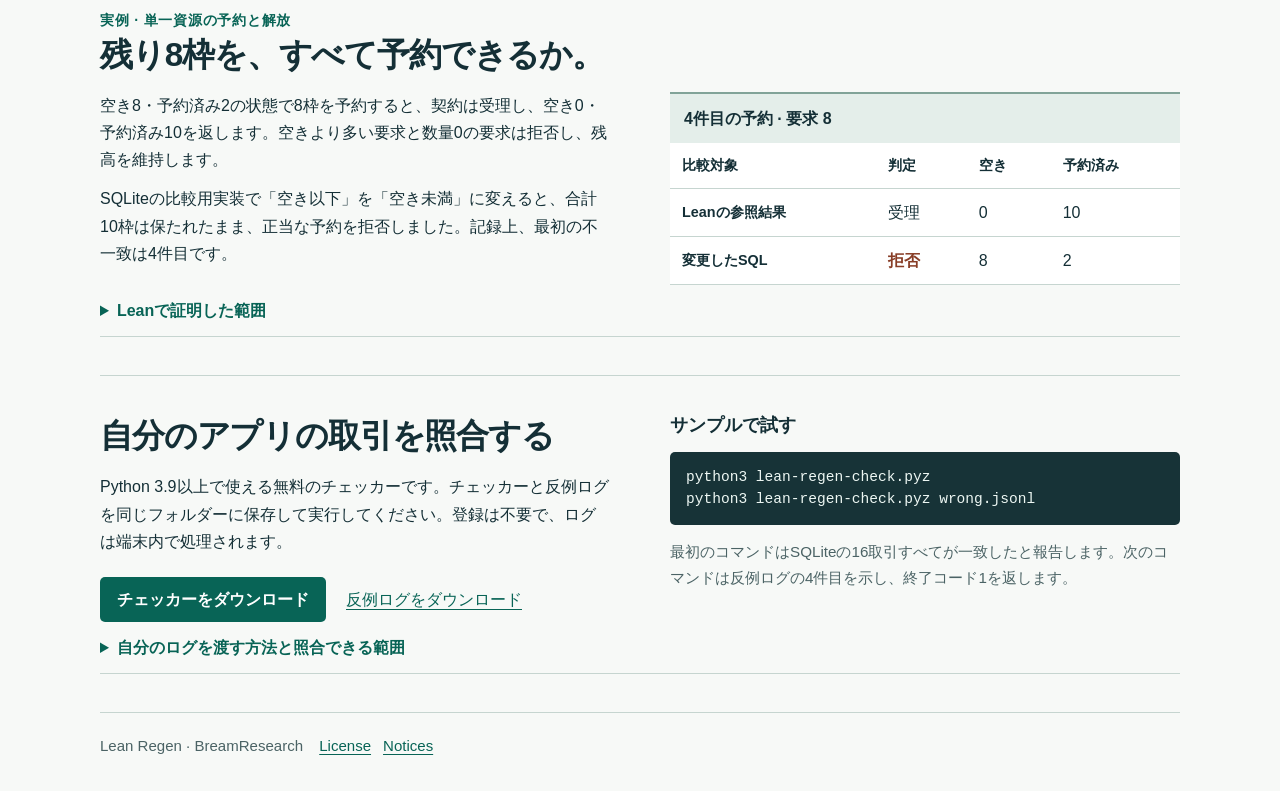
==== commit 412253d8: "Publish the bilingual comparison and both measured Odoo runs" ====
--- a/docs/index.html
+++ b/docs/index.html
@@ -34,7 +34,7 @@
 <div><h3>実装と証明を組にする</h3><p>担当者やAIが別の実装を書き、その版に対応する証明を用意します。元の条件を満たす証明が通れば、その性質を確認するためのコードレビューを毎回繰り返さずに済みます。</p></div>
 <div><h3>判断と根拠を引き継ぐ</h3><p>後任は、ルールの意味や過去の反例、どの版で何を検査したかをたどれます。業務の方針を変えるときは仕様を改め、DBへの書き込みや並行処理はそれぞれの前提に沿って検査します。</p></div>
 </div><p class="note">在庫はこの方法を試せる一例です。たとえばデータ形式の変換器でも、受け付ける入力、エラー条件、出力を定めれば、その仕様に対して別の変換処理を検査できます。</p></section>
-<section><h2>応用例 Knot で、複数案件の配分を確かめる</h2><p>同じ振替元に2件の依頼が重なったとき、1件ずつなら足りるのに、合算すると確約済みの枠を侵します。案を修正して確定し、会計期間・案件の依存・仕訳への影響をブラウザーで確認できます。Odoo Community への書き込み中に台帳を切り替えて復帰した実測結果も、登録不要で確認できます。</p><div class="actions"><a href="./knot/">配分と仕訳を操作する</a><a href="./knot/operations/">競合・権限・移行を試す</a><a href="./knot/erp-benchmark/">Odoo 接続の実測を見る</a></div></section>
+<section><h2>応用例 Knot で、複数案件の配分を確かめる</h2><p>同じ振替元に2件の依頼が重なったとき、1件ずつなら足りるのに、合算すると確約済みの枠を侵します。案を修正して確定し、会計期間・案件の依存・仕訳への影響をブラウザーで確認できます。Odoo Community への書き込み中に台帳を切り替えて復帰した実測結果も、登録不要で確認できます。</p><div class="actions"><a href="./knot/">配分と仕訳を操作する</a><a href="./knot/operations/">競合・権限・移行を試す</a><a href="./knot/erp-benchmark/">Odoo 接続の実測を見る</a><a href="./knot/erp-benchmark/suspension/">移行の3方式を比較する</a></div></section>
 <section id="run"><div class="cols"><div><h2>在庫の例を動かす</h2><p>参照設計のZIPを展開します。Python 3.11以上とネイティブリンカーを用意し、<code>lean --version</code> が4.19.0を示すことを確認してください。<code>comparison</code> は新しく作成する出力先です。Apple SiliconのmacOS 27では、先に同梱READMEの手順でXcodeのリンカーを選択します。</p><div class="actions"><a class="button" href="https://github.com/BreamResearch/lean-regen/releases/download/reference-design-v0.1.0-alpha.2/lean-regen-reference.zip">参照設計をダウンロード</a><a href="https://github.com/BreamResearch/lean-regen/releases/tag/reference-design-v0.1.0-alpha.2">リリースと配布ファイル</a></div></div><div><pre><code>cd lean-regen-reference
 python3 compare.py \
   --tool-bin "$(lean --print-prefix)/bin" \
@@ -59,7 +59,7 @@
 <div><h3>Pair the code with a proof</h3><p>A developer or an AI can write a new implementation and supply its proof. For a property in the fixed specification, checking that proof can replace a fresh line-by-line review of the change.</p></div>
 <div><h3>Keep the reasoning available</h3><p>The next maintainer can recover the meaning of the rule, earlier counterexamples and the results for each version. A change in business policy calls for a new decision. Database writes and concurrency have separate assumptions to check.</p></div>
 </div><p class="note">Inventory is one worked example. For a data-format converter, define its accepted inputs, errors and expected outputs. Those become the specification against which to check a replacement converter.</p></section>
-<section><h2>Check portfolio allocations in Knot</h2><p>Two requests can each fit on their own yet exceed the same source's available capacity. Edit the proposal, check fiscal periods and project dependencies, then see exactly what posts to the ledger. Explore measured cutover and recovery under Odoo Community writes in your browser without an account.</p><div class="actions"><a href="./knot/?lang=en">Open the interactive ledger</a><a href="./knot/operations/?lang=en">Open the operations lab</a><a href="./knot/erp-benchmark/?lang=en">View the Odoo benchmark</a></div></section>
+<section><h2>Check portfolio allocations in Knot</h2><p>Two requests can each fit on their own yet exceed the same source's available capacity. Edit the proposal, check fiscal periods and project dependencies, then see exactly what posts to the ledger. Explore measured cutover and recovery under Odoo Community writes in your browser without an account.</p><div class="actions"><a href="./knot/?lang=en">Open the interactive ledger</a><a href="./knot/operations/?lang=en">Open the operations lab</a><a href="./knot/erp-benchmark/?lang=en">View the Odoo benchmark</a><a href="./knot/erp-benchmark/suspension/?lang=en">Compare migration strategies</a></div></section>
 <section id="run-en"><div class="cols"><div><h2>Run the inventory example</h2><p>Extract the reference ZIP. Use Python 3.11+ and a native linker. Check that <code>lean --version</code> reports 4.19.0, and choose a fresh output directory for each run. On Apple Silicon with macOS 27, first follow the ZIP’s README to select the Xcode linker.</p><div class="actions"><a class="button" href="https://github.com/BreamResearch/lean-regen/releases/download/reference-design-v0.1.0-alpha.2/lean-regen-reference.zip">Download the reference design</a><a href="https://github.com/BreamResearch/lean-regen/releases/tag/reference-design-v0.1.0-alpha.2">Release and files</a></div></div><div><pre><code>cd lean-regen-reference
 python3 compare.py \
   --tool-bin "$(lean --print-prefix)/bin" \
